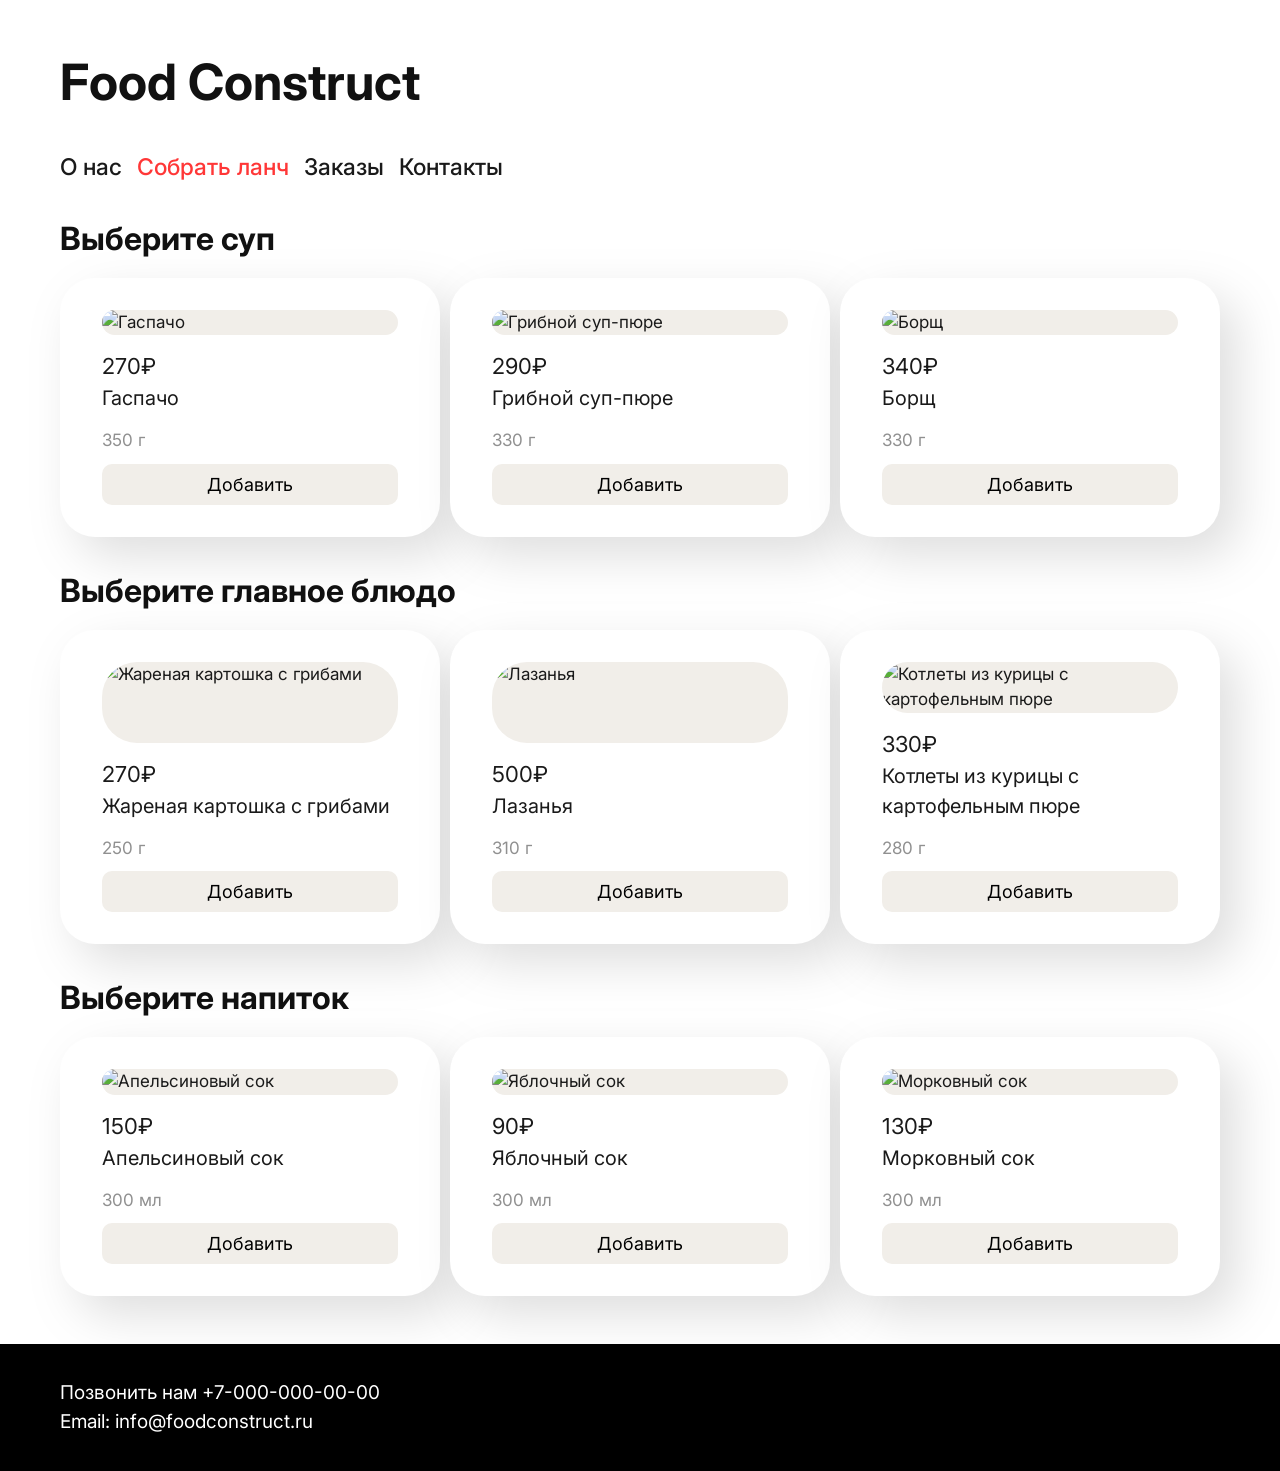
==== lunch.html @ a9617df4 "fix photos" ====
<!DOCTYPE html>
<html lang="ru">

<head>
	<meta charset="UTF-8">
	<meta name="viewport" content="width=device-width, initial-scale=1.0">
	<title>Собрать ланч | Food Construct</title>

	<link rel="preconnect" href="https://fonts.googleapis.com">
	<link rel="preconnect" href="https://fonts.gstatic.com" crossorigin>
	<link href="https://fonts.googleapis.com/css2?family=Inter:ital,opsz,wght@0,14..32,100..900;1,14..32,100..900&display=swap" rel="stylesheet">

	<link rel="stylesheet" href="css/style.css">
	<link rel="stylesheet" href="css/lunch.css">
</head>

<body>

	<header>
		<h1>Food Construct</h1>
		<nav>
			<a href="index.html">О нас</a>
			<a id="active" href="lunch.html">Собрать ланч</a>
			<a href="#">Заказы</a>
			<a href="#footer">Контакты</a>
		</nav>
	</header>

	<main>

		<section>
			<h2>Выберите суп</h2>
			<div>
				<div>
					<img src="https://avatars.mds.yandex.net/get-vertis-journal/4466156/156ad220-86e1-42c5-b3b2-8b8cafa500c3.jpg/1600x1600" alt="Гаспачо">
					<p>270₽</p>
					<p>Гаспачо</p>
					<p>350 г</p>
					<button>Добавить</button>
				</div>
				<div>
					<img src="https://static.1000.menu/img/content/27015/sup-pure-gribnoi-s-syrom_1526349356_1_max.jpg" alt="Грибной суп-пюре">
					<p>290₽</p>
					<p>Грибной суп-пюре</p>
					<p>330 г</p>
					<button>Добавить</button>
				</div>
				<div>
					<img src="https://www.kulina.ru/images/docs/Image/borz(17).jpg" alt="Борщ">
					<p>340₽</p>
					<p>Борщ</p>
					<p>330 г</p>
					<button>Добавить</button>
				</div>
			</div>
		</section>

		<section>
			<h2>Выберите главное блюдо</h2>
			<div>
				<div>
					<img src="https://images.gastronom.ru/0demkWkBpUbrQhIYkQrlUdVt--T2Ek66vsLFOooYfM4/pr:article-cover-image/g:ce/rs:auto:0:0:0/L2Ntcy9hbGwtaW1hZ2VzL2MxOGMwODg0LTIyZDQtNDdiMy1hYzZmLWJjMWM4YTg4MGZjOS5qcGc.webp" alt="Жареная картошка с грибами">
					<p>270₽</p>
					<p>Жареная картошка с грибами</p>
					<p>250 г</p>
					<button>Добавить</button>
				</div>
				<div>
					<img src="https://images.gastronom.ru/41J53s6m5gMazGflBg50ObpUuV4Sckcg2lr9kqiPs1g/pr:content-group-cover-image/g:ce/rs:auto:0:0:0/L2Ntcy9hbGwtaW1hZ2VzL2UwNDVhMjM4LTlmYTctNDZjNi05YmJiLWQyNmQ5MGUzMzE3MC5qcGc.webp" alt="Лазанья">
					<p>500₽</p>
					<p>Лазанья</p>
					<p>310 г</p>
					<button>Добавить</button>
				</div>
				<div>
					<img src="https://dostavka.phali-hinkali.ru/api2/images/IikoProducts2275/04e6bb1193-1_1000x.jpg" alt="Котлеты из курицы с картофельным пюре">
					<p>330₽</p>
					<p>Котлеты из курицы с картофельным пюре</p>
					<p>280 г</p>
					<button>Добавить</button>
				</div>
			</div>
		</section>

		<section>
			<h2>Выберите напиток</h2>
			<div>
				<div>
					<img src="https://nashbarash.ru/upload/593adf3fb37d5.jpg" alt="Апельсиновый сок">
					<p>150₽</p>
					<p>Апельсиновый сок</p>
					<p>300 мл</p>
					<button>Добавить</button>
				</div>
				<div>
					<img src="https://encrypted-tbn0.gstatic.com/images?q=tbn:ANd9GcTg-EnkfT7QeoZi51Rsmd4qv5d1Xaz_YYZpDcS4qvqs0czrgK8UlMa-0ZyT&s=10" alt="Яблочный сок">
					<p>90₽</p>
					<p>Яблочный сок</p>
					<p>300 мл</p>
					<button>Добавить</button>
				</div>
				<div>
					<img src="https://www.osteria.ru/upload/dev2fun.imagecompress/webp/iblock/8f6/yzyzxnea9m0qtyptvr6q3xht9aplvcom/DSC06868.webp" alt="Морковный сок">
					<p>130₽</p>
					<p>Морковный сок</p>
					<p>300 мл</p>
					<button>Добавить</button>
				</div>
			</div>
		</section>

	</main>

	<footer id="footer">
		<p>Позвонить нам <a href="tel:+70000000000">+7-000-000-00-00</a></p>
		<p>Email: <a href="mailto:info@foodconstruct.ru">info@foodconstruct.ru</a></p>
	</footer>

</body>

</html>
---- css/style.css ----
@charset "UTF-8";

* {
	margin: 0;
	padding: 0;
	box-sizing: border-box;
	font-family: "Inter", sans-serif;
}

body {
	display: flex;
	flex-direction: column;
	min-height: 100vh;
	font-size: 17px;
	font-weight: 400;
	color: #1a1a1a;
	line-height: 1.5;
}

/* Header */

header {
	padding: 45px 60px 0 60px;
}

h1 {
	font-size: 50px;
	font-weight: 700;
	color: #111111;
	margin-bottom: 30px;
}

nav {
	display: flex;
	flex-wrap: wrap;
	gap: 15px;
	margin-bottom: 30px;
}

nav a {
	text-decoration: none;
	font-size: 23px;
	font-weight: 500;
	color: #1a1a1a;
}

nav a:hover {
	color: #f60000;
}

#active {
	color: rgb(255, 55, 55);
}

/* Main */

main {
	flex: 1 0 auto;
	padding: 0 60px;
}

h2 {
	font-size: 32px;
	font-weight: 700;
	color: #111111;
	margin-bottom: 15px;
}

/* Footer */

footer {
	flex-shrink: 0;
	background-color: #000000;
	color: #ffffff;
	padding: 35px 60px;
	margin-top: 18px;
}

footer p {
	font-size: 19px;
}

footer a {
	text-decoration: none;
	font-size: 19px;
	color: #ffffff;
}

footer a:hover {
	color: #fcd261;
}

/* Responsive */

@media (max-width: 800px) {
	nav {
		justify-content: space-between;
	}
}

@media (max-width: 600px) {
	header {
		padding: 30px 30px 0 30px;
	}

	h1 {
		font-size: 35px;
		text-align: center;
	}

	nav {
		flex-direction: column;
		align-items: center;
	}

	nav a {
		font-size: 27px;
	}

	main {
		padding: 0 20px;
	}

	footer {
		padding: 25px 30px;
	}
}
---- css/lunch.css ----
@charset "UTF-8";

section {
	margin-bottom: 30px;
}

/* Сетка блюд */

section > div {
	display: grid;
	grid-template-columns: repeat(3, 1fr);
	gap: 10px;
}

/* Карточка блюда */

section > div > div {
	display: flex;
	flex-direction: column;
	padding: 30px 40px;
	border: 2px solid transparent;
	border-radius: 35px;
	background-color: #ffffff;
	filter: drop-shadow(17px 19px 24px rgba(0, 0, 0, 0.13));
}

section > div > div:hover {
	border: 2px solid tomato;
}

section > div > div img {
    height: 100%;
    width: 100%;
	border-radius: 35px;
	background-color: #f1eee9;
}

/* Цена */

section > div > div p:nth-of-type(1) {
	font-size: 22px;
	margin-top: 15px;
}

/* Название */

section > div > div p:nth-of-type(2) {
	font-size: 20px;
}

/* Вес / объем */

section > div > div p:nth-of-type(3) {
	color: #909090;
	margin-top: auto;
	padding-top: 15px;
}

/* Кнопка */

button {
	font-size: 18px;
	border: none;
	background-color: #f1eee9;
	margin-top: 10px;
	padding: 10px 30px;
	border-radius: 10px;
	cursor: pointer;
}

section > div > div:hover button {
	background-color: #ffc9bb;
}

/* Responsive */

@media (max-width: 800px) {
	section > div {
		grid-template-columns: repeat(2, 1fr);
	}
}

@media (max-width: 600px) {
	h2 {
		text-align: center;
	}

	section > div {
		grid-template-columns: 1fr;
	}
}
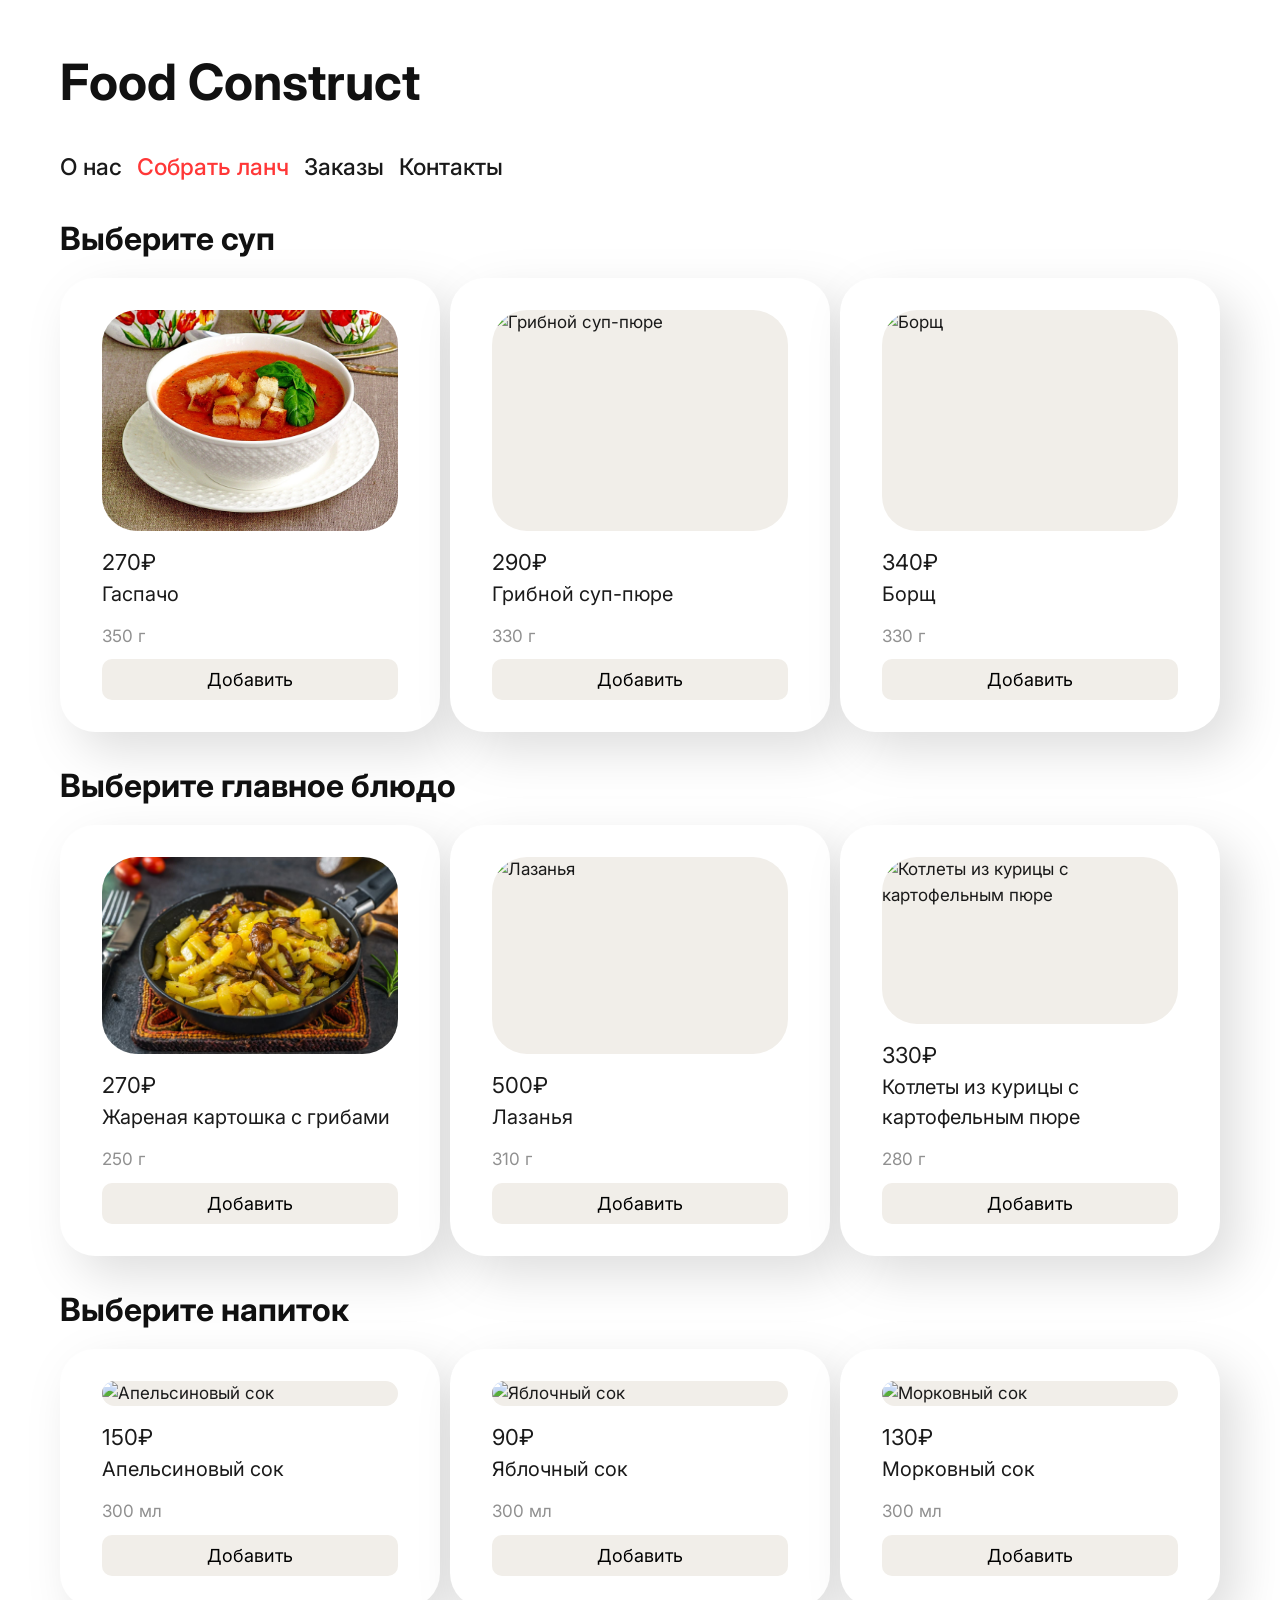
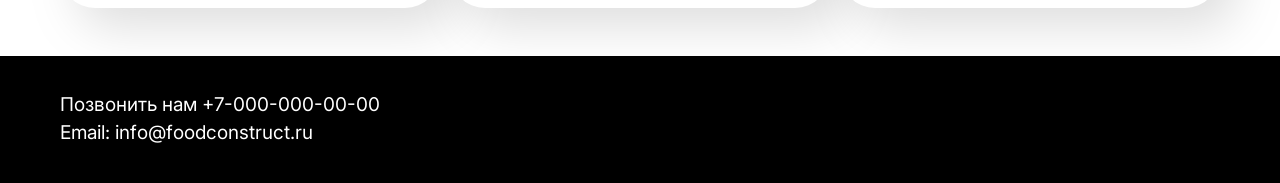
==== commit cff5677d: "fix photos" ====
--- a/lunch.html
+++ b/lunch.html
@@ -32,7 +32,7 @@
 			<h2>Выберите суп</h2>
 			<div>
 				<div>
-					<img src="https://avatars.mds.yandex.net/get-vertis-journal/4466156/156ad220-86e1-42c5-b3b2-8b8cafa500c3.jpg/1600x1600" alt="Гаспачо">
+					<img src="images/gaspacho.jpg" alt="Гаспачо">
 					<p>270₽</p>
 					<p>Гаспачо</p>
 					<p>350 г</p>
@@ -59,7 +59,7 @@
 			<h2>Выберите главное блюдо</h2>
 			<div>
 				<div>
-					<img src="https://images.gastronom.ru/0demkWkBpUbrQhIYkQrlUdVt--T2Ek66vsLFOooYfM4/pr:article-cover-image/g:ce/rs:auto:0:0:0/L2Ntcy9hbGwtaW1hZ2VzL2MxOGMwODg0LTIyZDQtNDdiMy1hYzZmLWJjMWM4YTg4MGZjOS5qcGc.webp" alt="Жареная картошка с грибами">
+					<img src="images/zharenaya-kartoshka-s-opyatami.jpg" alt="Жареная картошка с грибами">
 					<p>270₽</p>
 					<p>Жареная картошка с грибами</p>
 					<p>250 г</p>
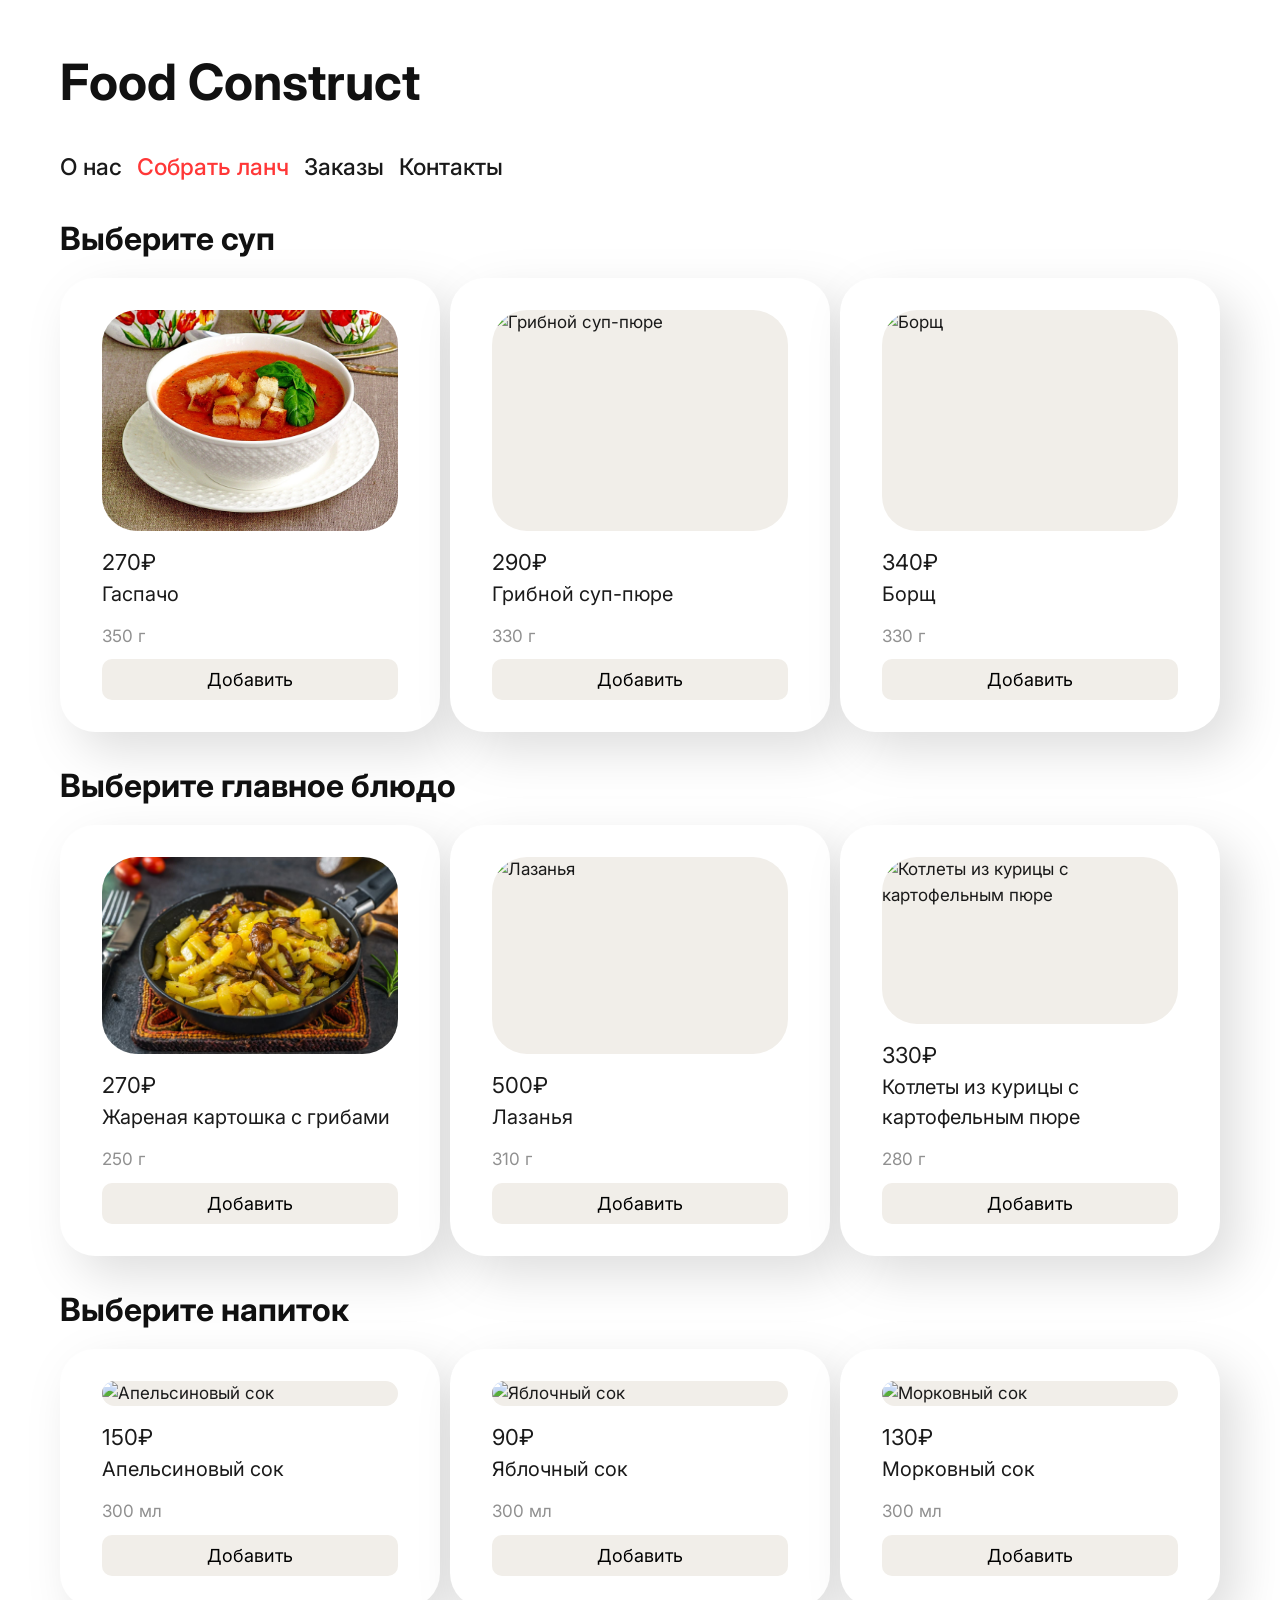
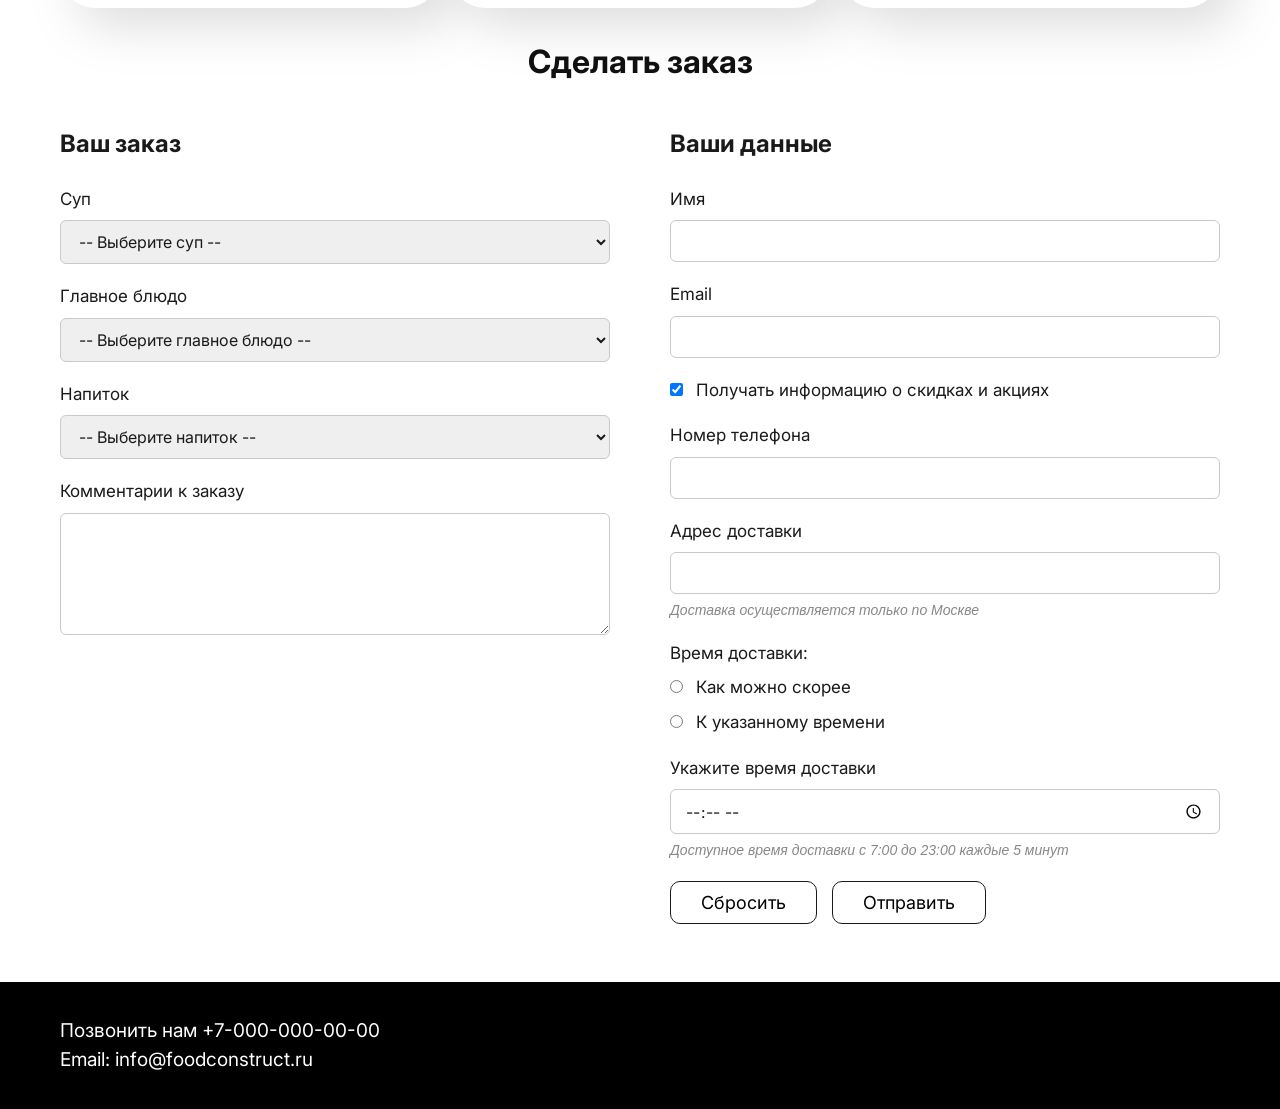
==== commit 9aedc84f: "task 3 forms, http" ====
--- a/lunch.html
+++ b/lunch.html
@@ -109,6 +109,105 @@
 			</div>
 		</section>
 
+		<section id="order">
+			<h2>Сделать заказ</h2>
+			<form action="https://httpbin.org/post" method="post">
+
+				<fieldset>
+					<legend>Ваш заказ</legend>
+
+					<div>
+						<label for="soup">Суп</label>
+						<select id="soup" name="soup" required>
+							<option value="" selected>-- Выберите суп --</option>
+							<option value="gaspacho">Гаспачо</option>
+							<option value="mushroom-soup">Грибной суп-пюре</option>
+							<option value="borsch">Борщ</option>
+						</select>
+					</div>
+
+					<div>
+						<label for="main-dish">Главное блюдо</label>
+						<select id="main-dish" name="main-dish" required>
+							<option value="" selected>-- Выберите главное блюдо --</option>
+							<option value="potato">Жареная картошка с грибами</option>
+							<option value="lasagna">Лазанья</option>
+							<option value="cutlets">Котлеты из курицы с картофельным пюре</option>
+						</select>
+					</div>
+
+					<div>
+						<label for="drink">Напиток</label>
+						<select id="drink" name="drink" required>
+							<option value="" selected>-- Выберите напиток --</option>
+							<option value="orange-juice">Апельсиновый сок</option>
+							<option value="apple-juice">Яблочный сок</option>
+							<option value="carrot-juice">Морковный сок</option>
+						</select>
+					</div>
+
+					<div>
+						<label for="comment">Комментарии к заказу</label>
+						<textarea id="comment" name="comment" rows="5"></textarea>
+					</div>
+				</fieldset>
+
+				<fieldset>
+					<legend>Ваши данные</legend>
+
+					<div>
+						<label for="name">Имя</label>
+						<input type="text" id="name" name="name" required>
+					</div>
+
+					<div>
+						<label for="email">Email</label>
+						<input type="email" id="email" name="email" required>
+					</div>
+
+					<div>
+						<input type="checkbox" id="subscribe" name="subscribe" checked>
+						<label for="subscribe">Получать информацию о скидках и акциях</label>
+					</div>
+
+					<div>
+						<label for="phone">Номер телефона</label>
+						<input type="tel" id="phone" name="phone" required>
+					</div>
+
+					<div>
+						<label for="address">Адрес доставки</label>
+						<input type="text" id="address" name="address" required>
+						<p>Доставка осуществляется только по Москве</p>
+					</div>
+
+					<div>
+						<p>Время доставки:</p>
+						<div>
+							<input type="radio" id="asap" name="delivery-time-type" value="asap" required>
+							<label for="asap">Как можно скорее</label>
+						</div>
+						<div>
+							<input type="radio" id="scheduled" name="delivery-time-type" value="scheduled" required>
+							<label for="scheduled">К указанному времени</label>
+						</div>
+					</div>
+
+					<div>
+						<label for="delivery-time">Укажите время доставки</label>
+						<input type="time" id="delivery-time" name="delivery-time" min="07:00" max="23:00" step="300">
+						<p>Доступное время доставки с 7:00 до 23:00 каждые 5 минут</p>
+					</div>
+
+					<div id="form-buttons">
+						<button type="reset">Сбросить</button>
+						<button type="submit">Отправить</button>
+					</div>
+				</fieldset>
+
+			</form>
+		</section>
+
 	</main>
 
 	<footer id="footer">
--- a/css/lunch.css
+++ b/css/lunch.css
@@ -72,12 +72,132 @@
 	background-color: #ffc9bb;
 }
 
+#order h2 {
+	text-align: center;
+	margin-bottom: 40px;
+}
+
+form {
+	display: grid;
+	grid-template-columns: 1fr 1fr;
+	gap: 60px;
+	margin-bottom: 40px;
+}
+
+fieldset {
+	border: none;
+	padding: 0;
+	margin: 0;
+}
+
+legend {
+	padding: 0;
+	font-size: 24px;
+	font-weight: 700;
+	margin-bottom: 25px;
+}
+
+fieldset > div {
+	margin-bottom: 20px;
+}
+
+fieldset > div:last-child {
+	margin-bottom: 0px;
+}
+
+fieldset > div > div {
+	margin-bottom: 10px;
+}
+
+fieldset > div > div:last-child {
+	margin-bottom: 0;
+}
+
+fieldset label {
+	display: block;
+	margin-bottom: 8px;
+}
+
+fieldset > div > p {
+	margin-bottom: 8px;
+}
+
+select,
+textarea,
+input[type="text"],
+input[type="email"],
+input[type="tel"],
+input[type="time"] {
+	display: block;
+	width: 100%;
+	padding: 10px 14px;
+	border: 1px solid #c9c9c9;
+	border-radius: 6px;
+	font-size: 16px;
+	font-family: inherit;
+	color: #1a1a1a;
+}
+
+textarea {
+	resize: vertical;
+	min-height: 104px;
+	max-height: 204px;
+}
+
+input[type="checkbox"],
+input[type="radio"] {
+	width: auto;
+	cursor: pointer;
+}
+
+input[type="checkbox"] + label,
+input[type="radio"] + label {
+	display: inline;
+	margin-left: 8px;
+	margin-bottom: 0;
+	cursor: pointer;
+}
+
+/* Пояснительные подписи */
+
+input[type="text"] + p,
+input[type="time"] + p {
+	margin-top: 6px;
+	margin-bottom: 0;
+	font-style: italic;
+	color: #888888;
+	font-size: 14px;
+}
+
+/* Кнопки формы */
+
+#form-buttons {
+	display: flex;
+	gap: 15px;
+}
+
+#form-buttons button {
+	background-color: #ffffff;
+	border: 1px solid #1a1a1a;
+	margin-top: 0;
+}
+
+#form-buttons button:hover {
+	background-color: #1a1a1a;
+	color: #ffffff;
+}
+
 /* Responsive */
 
 @media (max-width: 800px) {
 	section > div {
 		grid-template-columns: repeat(2, 1fr);
 	}
+
+	form {
+		grid-template-columns: 1fr;
+		gap: 35px;
+	}
 }
 
 @media (max-width: 600px) {
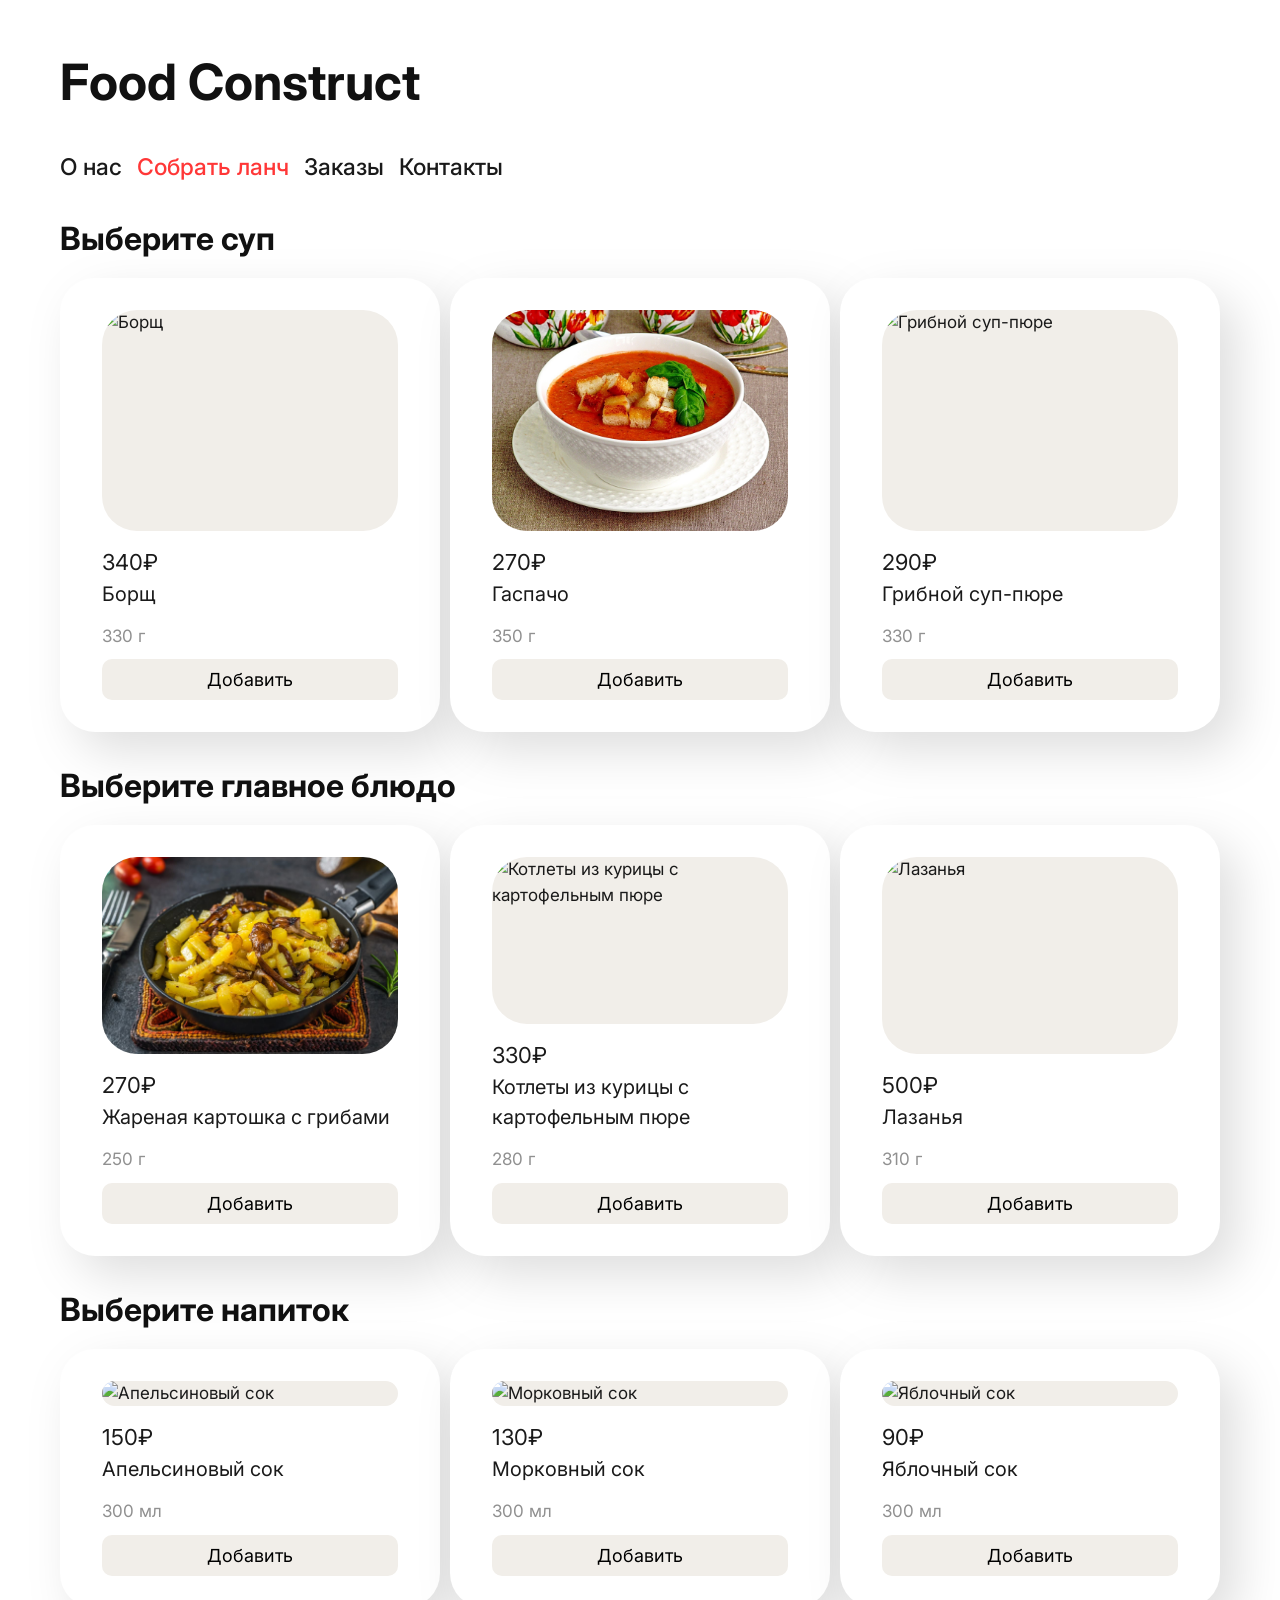
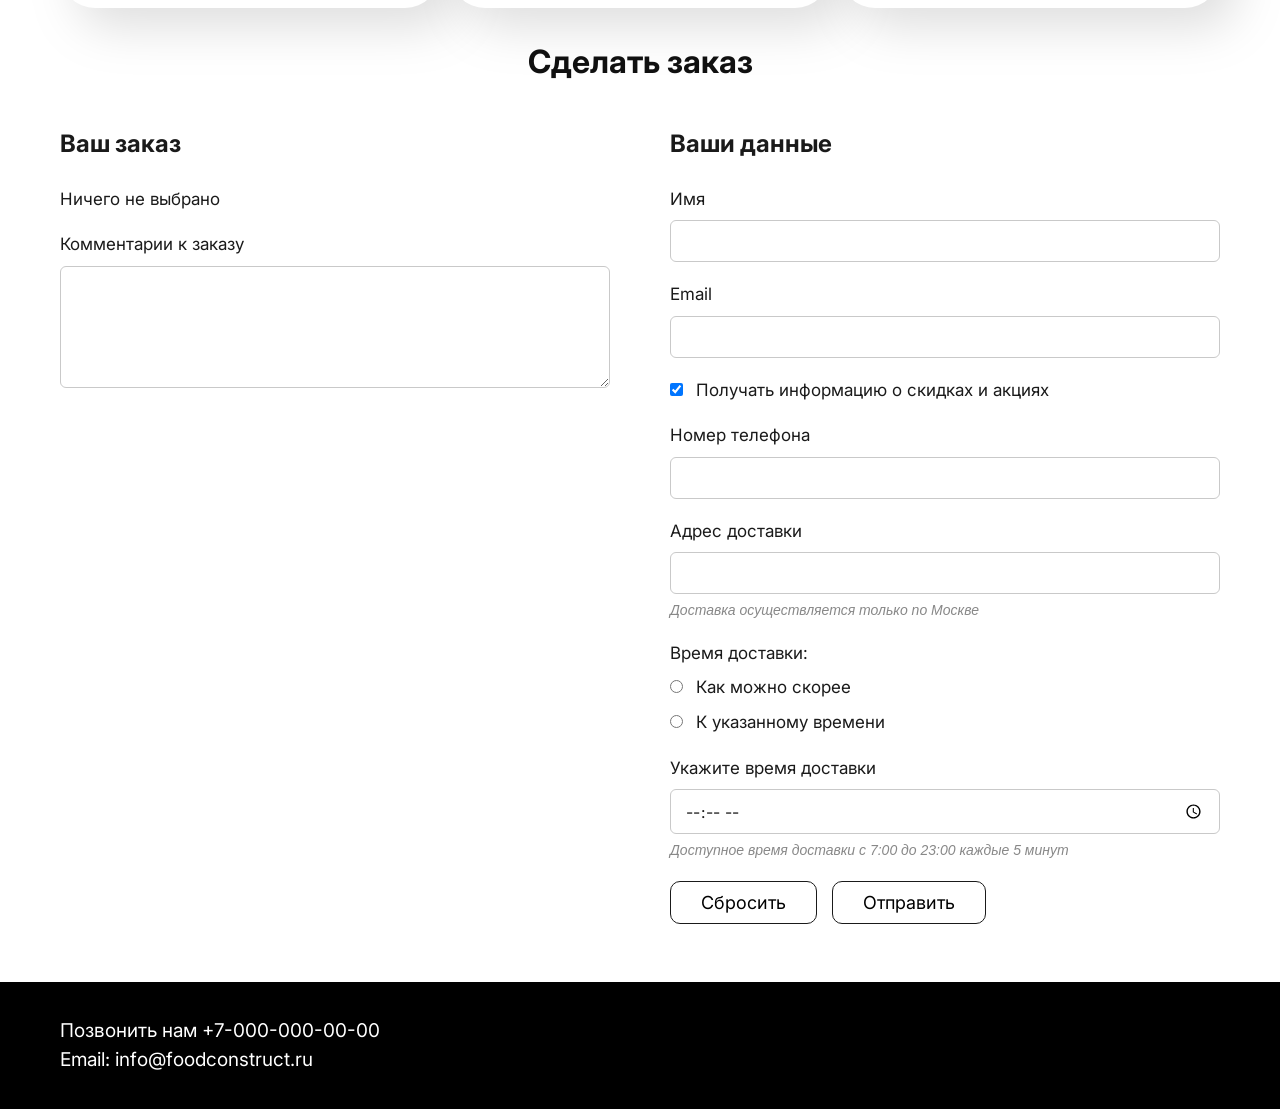
==== commit a4420dac: "task 4 JS display, sort, add to cart" ====
--- a/lunch.html
+++ b/lunch.html
@@ -30,83 +30,17 @@
 
 		<section>
 			<h2>Выберите суп</h2>
-			<div>
-				<div>
-					<img src="images/gaspacho.jpg" alt="Гаспачо">
-					<p>270₽</p>
-					<p>Гаспачо</p>
-					<p>350 г</p>
-					<button>Добавить</button>
-				</div>
-				<div>
-					<img src="https://static.1000.menu/img/content/27015/sup-pure-gribnoi-s-syrom_1526349356_1_max.jpg" alt="Грибной суп-пюре">
-					<p>290₽</p>
-					<p>Грибной суп-пюре</p>
-					<p>330 г</p>
-					<button>Добавить</button>
-				</div>
-				<div>
-					<img src="https://www.kulina.ru/images/docs/Image/borz(17).jpg" alt="Борщ">
-					<p>340₽</p>
-					<p>Борщ</p>
-					<p>330 г</p>
-					<button>Добавить</button>
-				</div>
-			</div>
+			<div data-category="soup"></div>
 		</section>
 
 		<section>
 			<h2>Выберите главное блюдо</h2>
-			<div>
-				<div>
-					<img src="images/zharenaya-kartoshka-s-opyatami.jpg" alt="Жареная картошка с грибами">
-					<p>270₽</p>
-					<p>Жареная картошка с грибами</p>
-					<p>250 г</p>
-					<button>Добавить</button>
-				</div>
-				<div>
-					<img src="https://images.gastronom.ru/41J53s6m5gMazGflBg50ObpUuV4Sckcg2lr9kqiPs1g/pr:content-group-cover-image/g:ce/rs:auto:0:0:0/L2Ntcy9hbGwtaW1hZ2VzL2UwNDVhMjM4LTlmYTctNDZjNi05YmJiLWQyNmQ5MGUzMzE3MC5qcGc.webp" alt="Лазанья">
-					<p>500₽</p>
-					<p>Лазанья</p>
-					<p>310 г</p>
-					<button>Добавить</button>
-				</div>
-				<div>
-					<img src="https://dostavka.phali-hinkali.ru/api2/images/IikoProducts2275/04e6bb1193-1_1000x.jpg" alt="Котлеты из курицы с картофельным пюре">
-					<p>330₽</p>
-					<p>Котлеты из курицы с картофельным пюре</p>
-					<p>280 г</p>
-					<button>Добавить</button>
-				</div>
-			</div>
+			<div data-category="main"></div>
 		</section>
 
 		<section>
 			<h2>Выберите напиток</h2>
-			<div>
-				<div>
-					<img src="https://nashbarash.ru/upload/593adf3fb37d5.jpg" alt="Апельсиновый сок">
-					<p>150₽</p>
-					<p>Апельсиновый сок</p>
-					<p>300 мл</p>
-					<button>Добавить</button>
-				</div>
-				<div>
-					<img src="https://encrypted-tbn0.gstatic.com/images?q=tbn:ANd9GcTg-EnkfT7QeoZi51Rsmd4qv5d1Xaz_YYZpDcS4qvqs0czrgK8UlMa-0ZyT&s=10" alt="Яблочный сок">
-					<p>90₽</p>
-					<p>Яблочный сок</p>
-					<p>300 мл</p>
-					<button>Добавить</button>
-				</div>
-				<div>
-					<img src="https://www.osteria.ru/upload/dev2fun.imagecompress/webp/iblock/8f6/yzyzxnea9m0qtyptvr6q3xht9aplvcom/DSC06868.webp" alt="Морковный сок">
-					<p>130₽</p>
-					<p>Морковный сок</p>
-					<p>300 мл</p>
-					<button>Добавить</button>
-				</div>
-			</div>
+			<div data-category="drink"></div>
 		</section>
 
 		<section id="order">
@@ -116,34 +50,31 @@
 				<fieldset>
 					<legend>Ваш заказ</legend>
 
-					<div>
-						<label for="soup">Суп</label>
-						<select id="soup" name="soup" required>
-							<option value="" selected>-- Выберите суп --</option>
-							<option value="gaspacho">Гаспачо</option>
-							<option value="mushroom-soup">Грибной суп-пюре</option>
-							<option value="borsch">Борщ</option>
-						</select>
+					<div id="nothing-selected">
+						<p>Ничего не выбрано</p>
 					</div>
 
-					<div>
-						<label for="main-dish">Главное блюдо</label>
-						<select id="main-dish" name="main-dish" required>
-							<option value="" selected>-- Выберите главное блюдо --</option>
-							<option value="potato">Жареная картошка с грибами</option>
-							<option value="lasagna">Лазанья</option>
-							<option value="cutlets">Котлеты из курицы с картофельным пюре</option>
-						</select>
+					<div id="order-soup" hidden>
+						<p>Суп</p>
+						<p>Блюдо не выбрано</p>
+						<input type="hidden" name="soup">
 					</div>
 
-					<div>
-						<label for="drink">Напиток</label>
-						<select id="drink" name="drink" required>
-							<option value="" selected>-- Выберите напиток --</option>
-							<option value="orange-juice">Апельсиновый сок</option>
-							<option value="apple-juice">Яблочный сок</option>
-							<option value="carrot-juice">Морковный сок</option>
-						</select>
+					<div id="order-main" hidden>
+						<p>Главное блюдо</p>
+						<p>Блюдо не выбрано</p>
+						<input type="hidden" name="main-dish">
+					</div>
+
+					<div id="order-drink" hidden>
+						<p>Напиток</p>
+						<p>Напиток не выбран</p>
+						<input type="hidden" name="drink">
+					</div>
+
+					<div id="order-total" hidden>
+						<p>Стоимость заказа</p>
+						<p>0₽</p>
 					</div>
 
 					<div>
@@ -215,6 +146,9 @@
 		<p>Email: <a href="mailto:info@foodconstruct.ru">info@foodconstruct.ru</a></p>
 	</footer>
 
+	<script src="js/dishes.js"></script>
+	<script src="js/display.js"></script>
+	<script src="js/order.js"></script>
 </body>
 
-</html>
+</html>
--- a/css/lunch.css
+++ b/css/lunch.css
@@ -21,6 +21,7 @@
 	border: 2px solid transparent;
 	border-radius: 35px;
 	background-color: #ffffff;
+	cursor: pointer;
 	filter: drop-shadow(17px 19px 24px rgba(0, 0, 0, 0.13));
 }
 
@@ -29,8 +30,8 @@
 }
 
 section > div > div img {
-    height: 100%;
-    width: 100%;
+	width: 100%;
+	height: 100%;
 	border-radius: 35px;
 	background-color: #f1eee9;
 }
@@ -69,8 +70,10 @@
 }
 
 section > div > div:hover button {
-	background-color: #ffc9bb;
-}
+	background-color: #ffe0d8;
+}
+
+/* Форма заказа */
 
 #order h2 {
 	text-align: center;
@@ -102,7 +105,7 @@
 }
 
 fieldset > div:last-child {
-	margin-bottom: 0px;
+	margin-bottom: 0;
 }
 
 fieldset > div > div {
@@ -122,7 +125,6 @@
 	margin-bottom: 8px;
 }
 
-select,
 textarea,
 input[type="text"],
 input[type="email"],
@@ -140,8 +142,7 @@
 
 textarea {
 	resize: vertical;
-	min-height: 104px;
-	max-height: 204px;
+	min-height: 110px;
 }
 
 input[type="checkbox"],
@@ -158,7 +159,13 @@
 	cursor: pointer;
 }
 
-/* Пояснительные подписи */
+/* Выбранные блюда в разделе «Ваш заказ» */
+
+[id^="order-"] p:first-child {
+	font-weight: 600;
+}
+
+/* Пояснительные подписи под адресом и временем */
 
 input[type="text"] + p,
 input[type="time"] + p {
@@ -182,11 +189,6 @@
 	margin-top: 0;
 }
 
-#form-buttons button:hover {
-	background-color: #1a1a1a;
-	color: #ffffff;
-}
-
 /* Responsive */
 
 @media (max-width: 800px) {
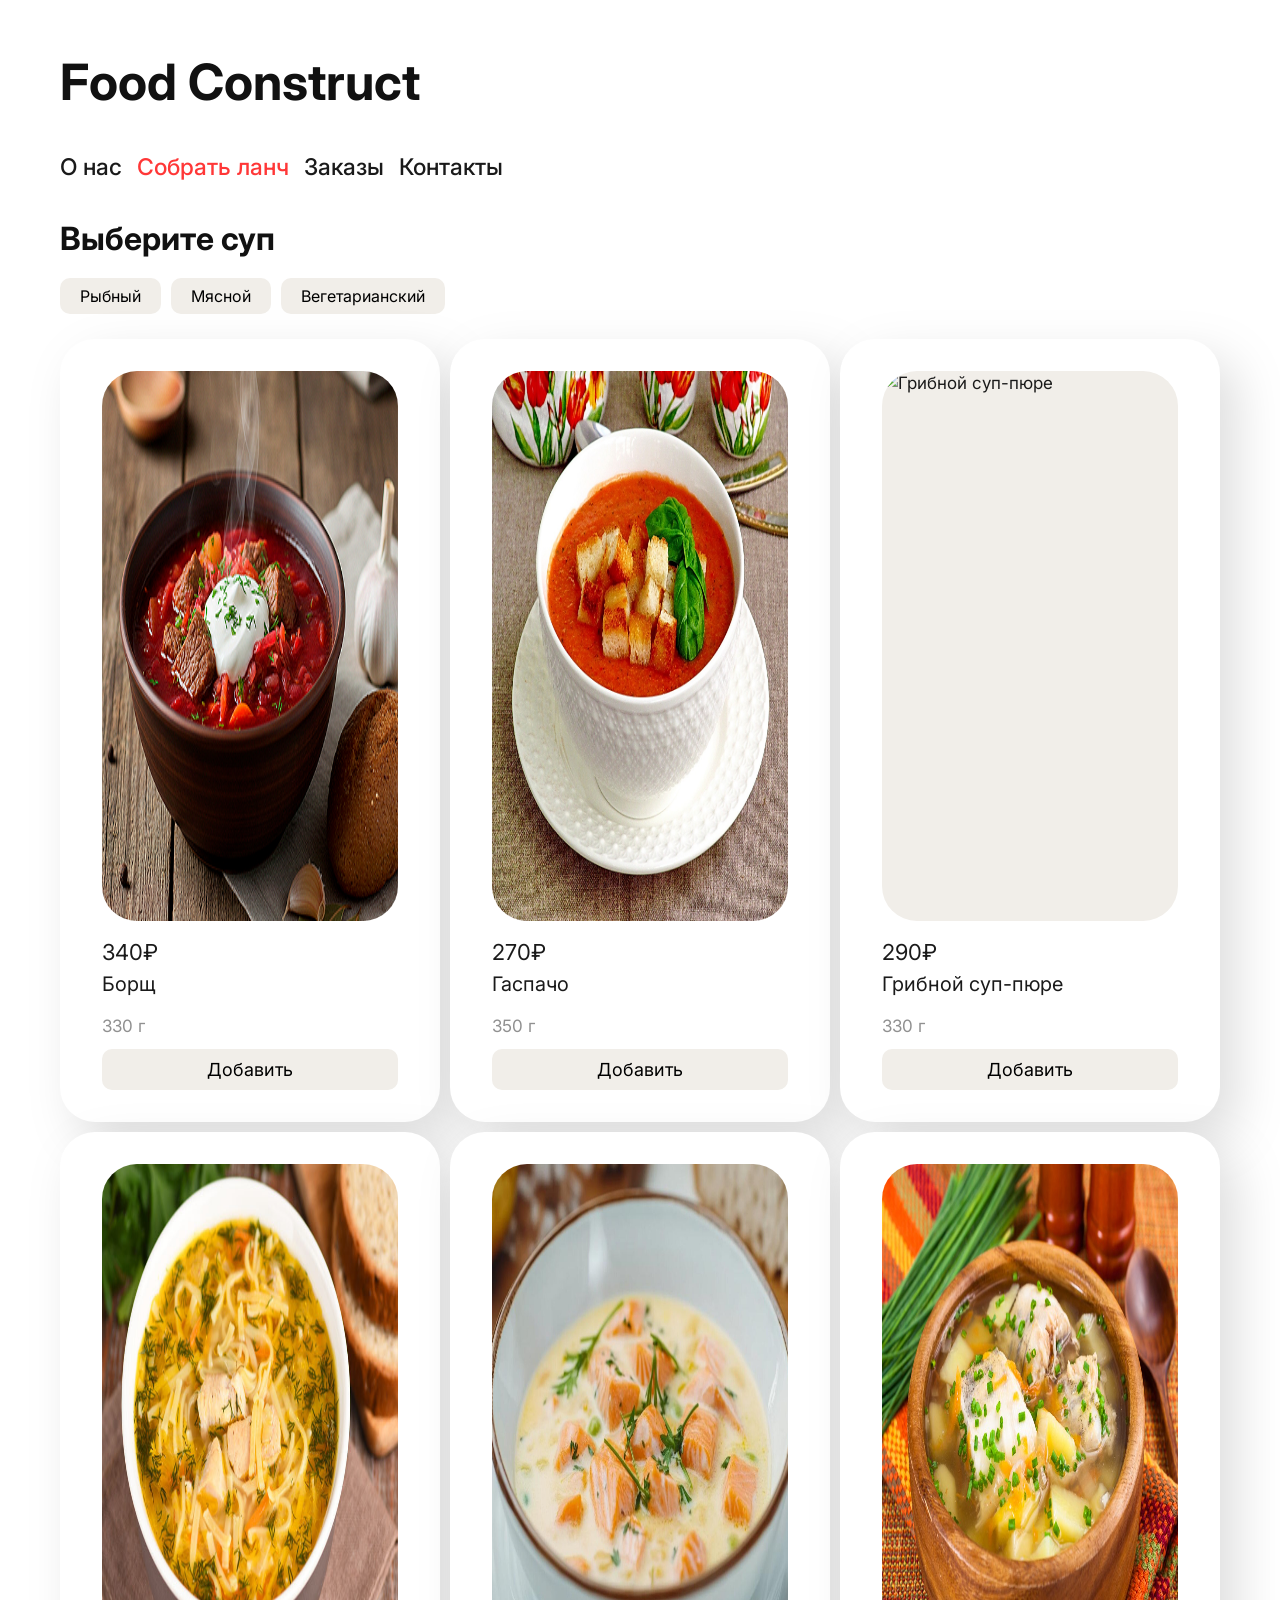
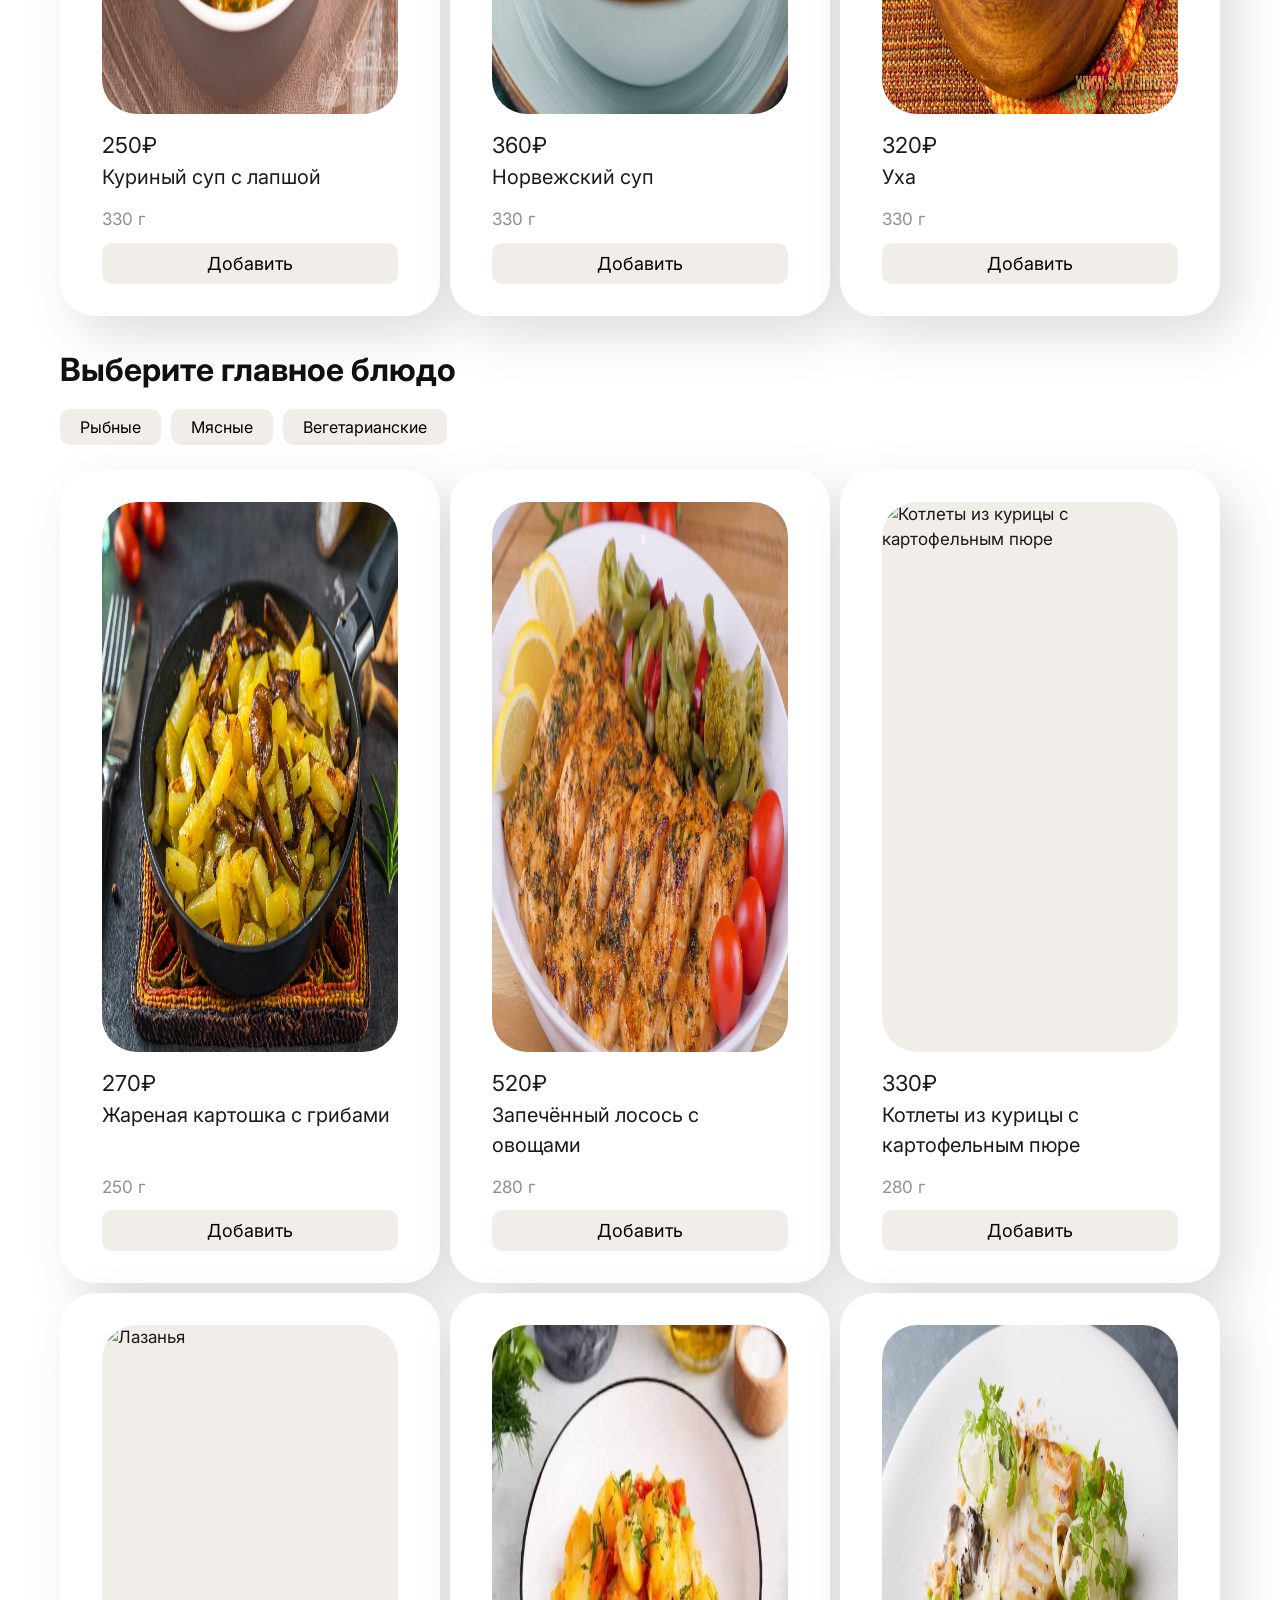
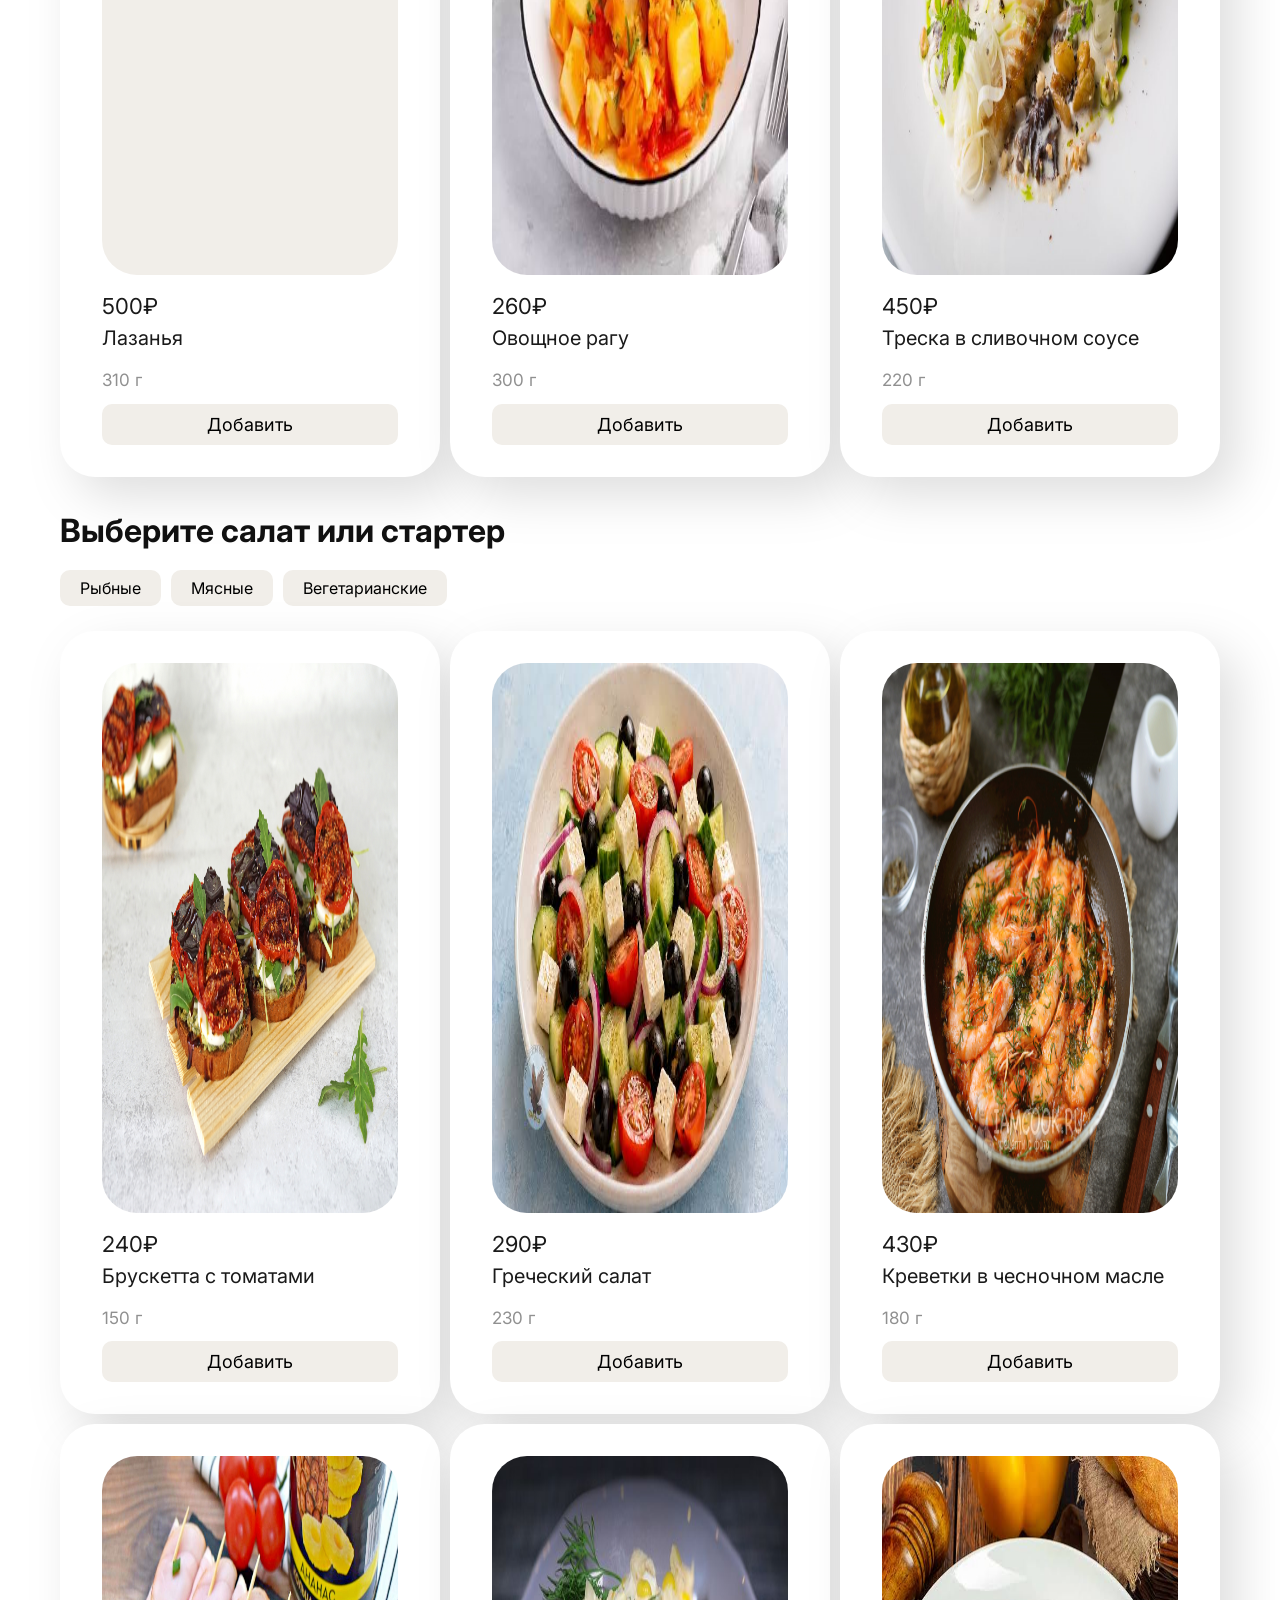
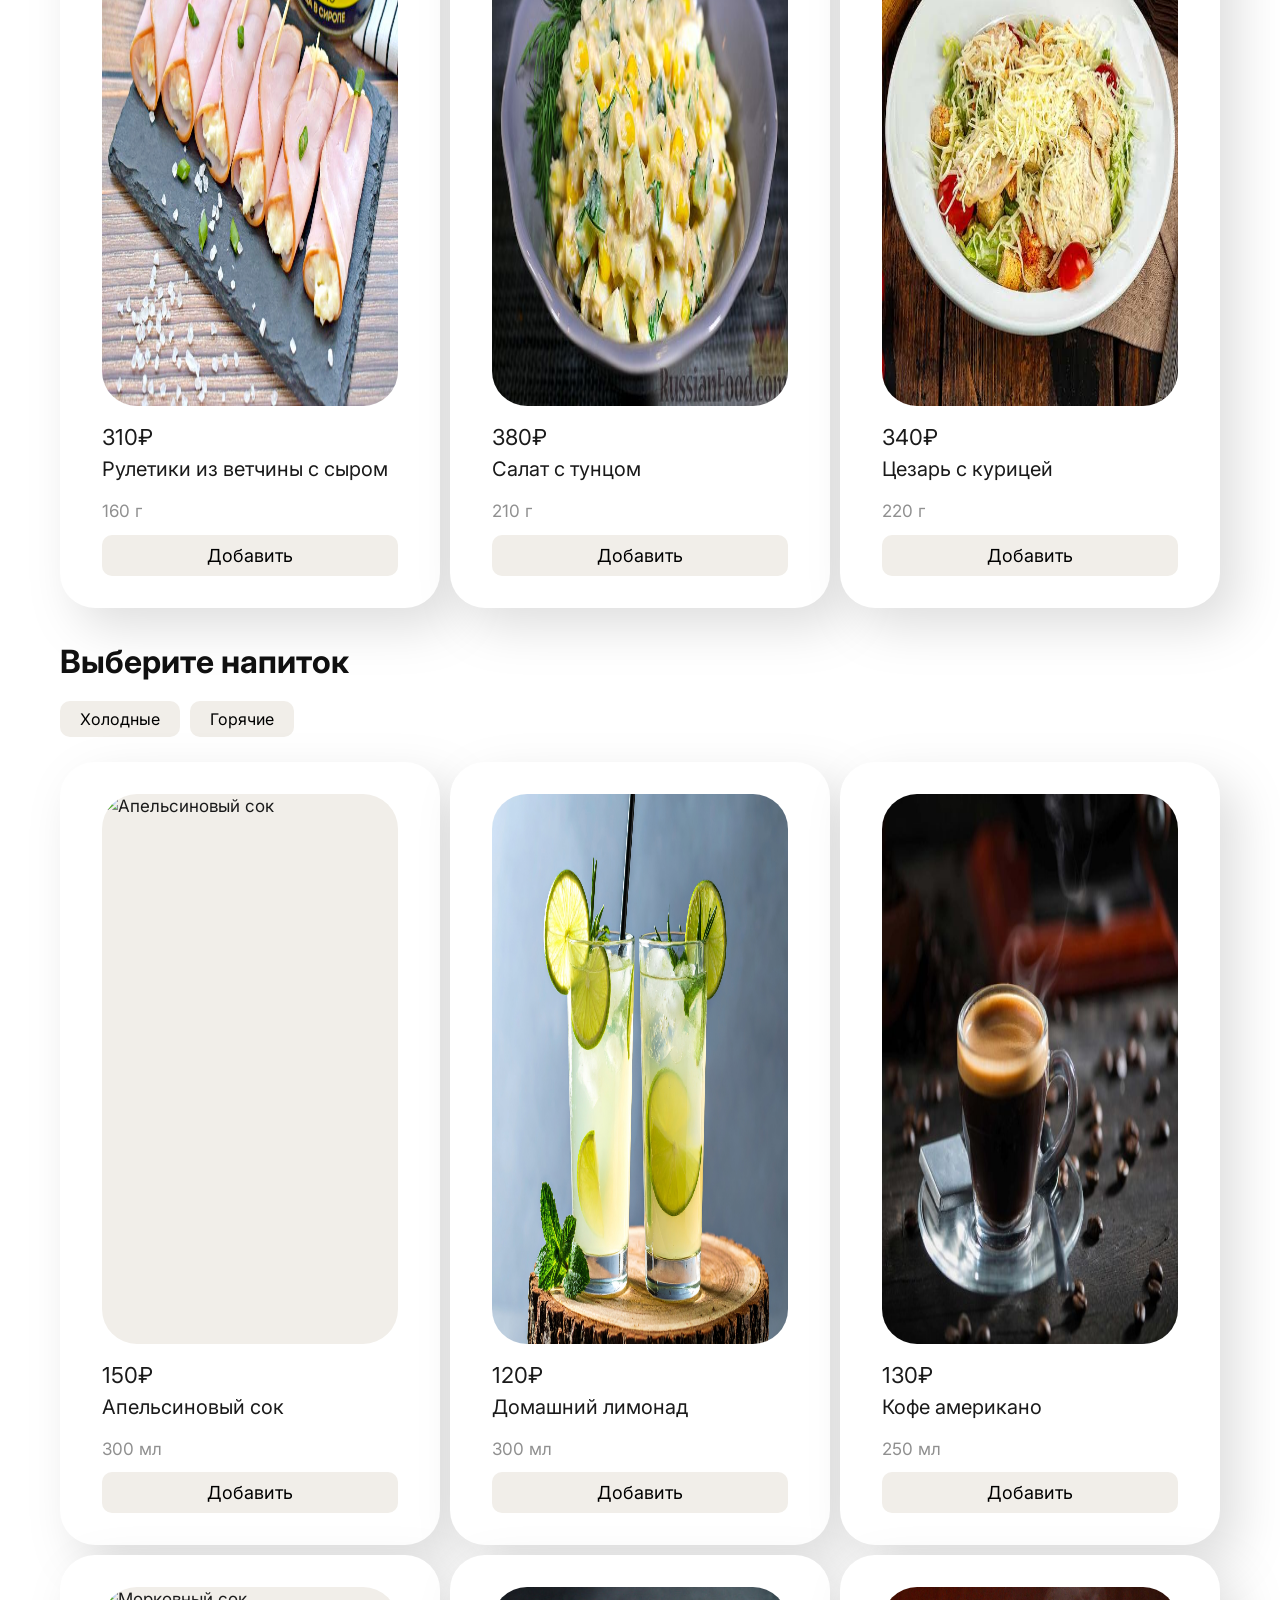
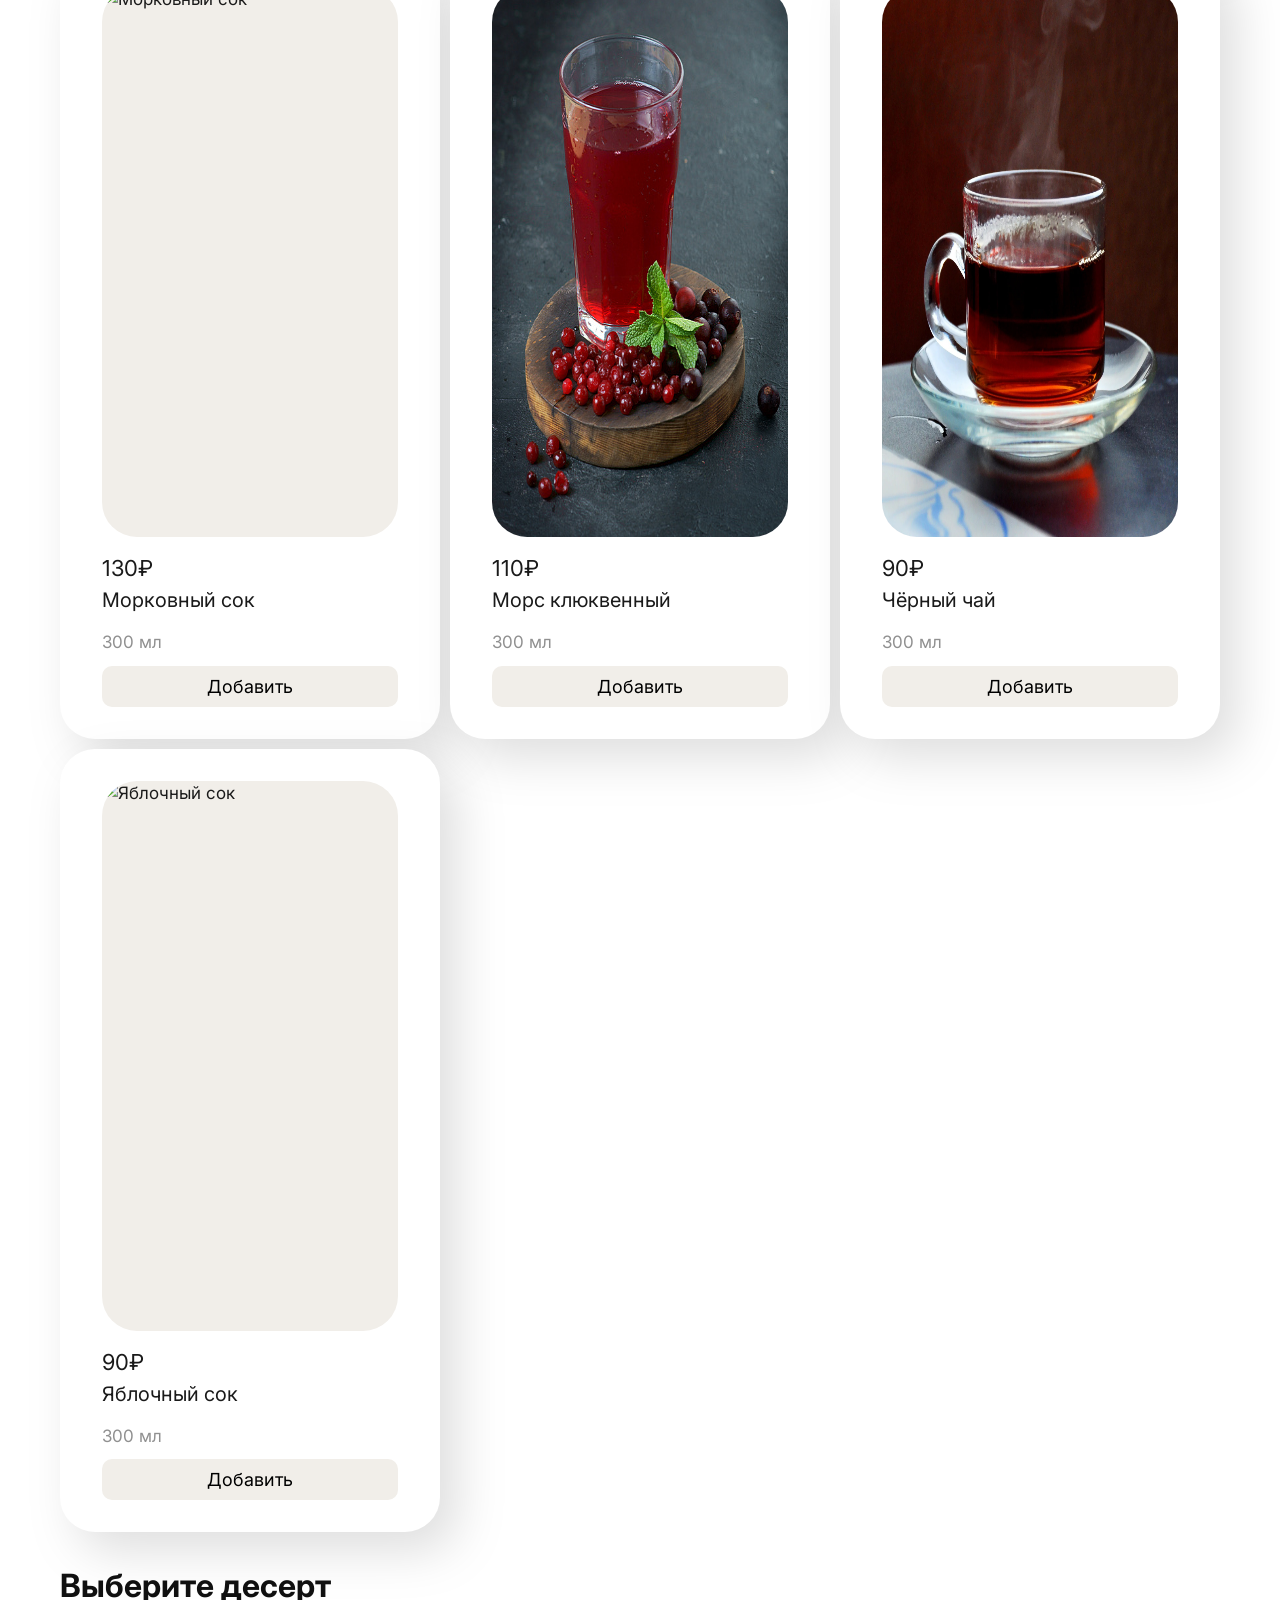
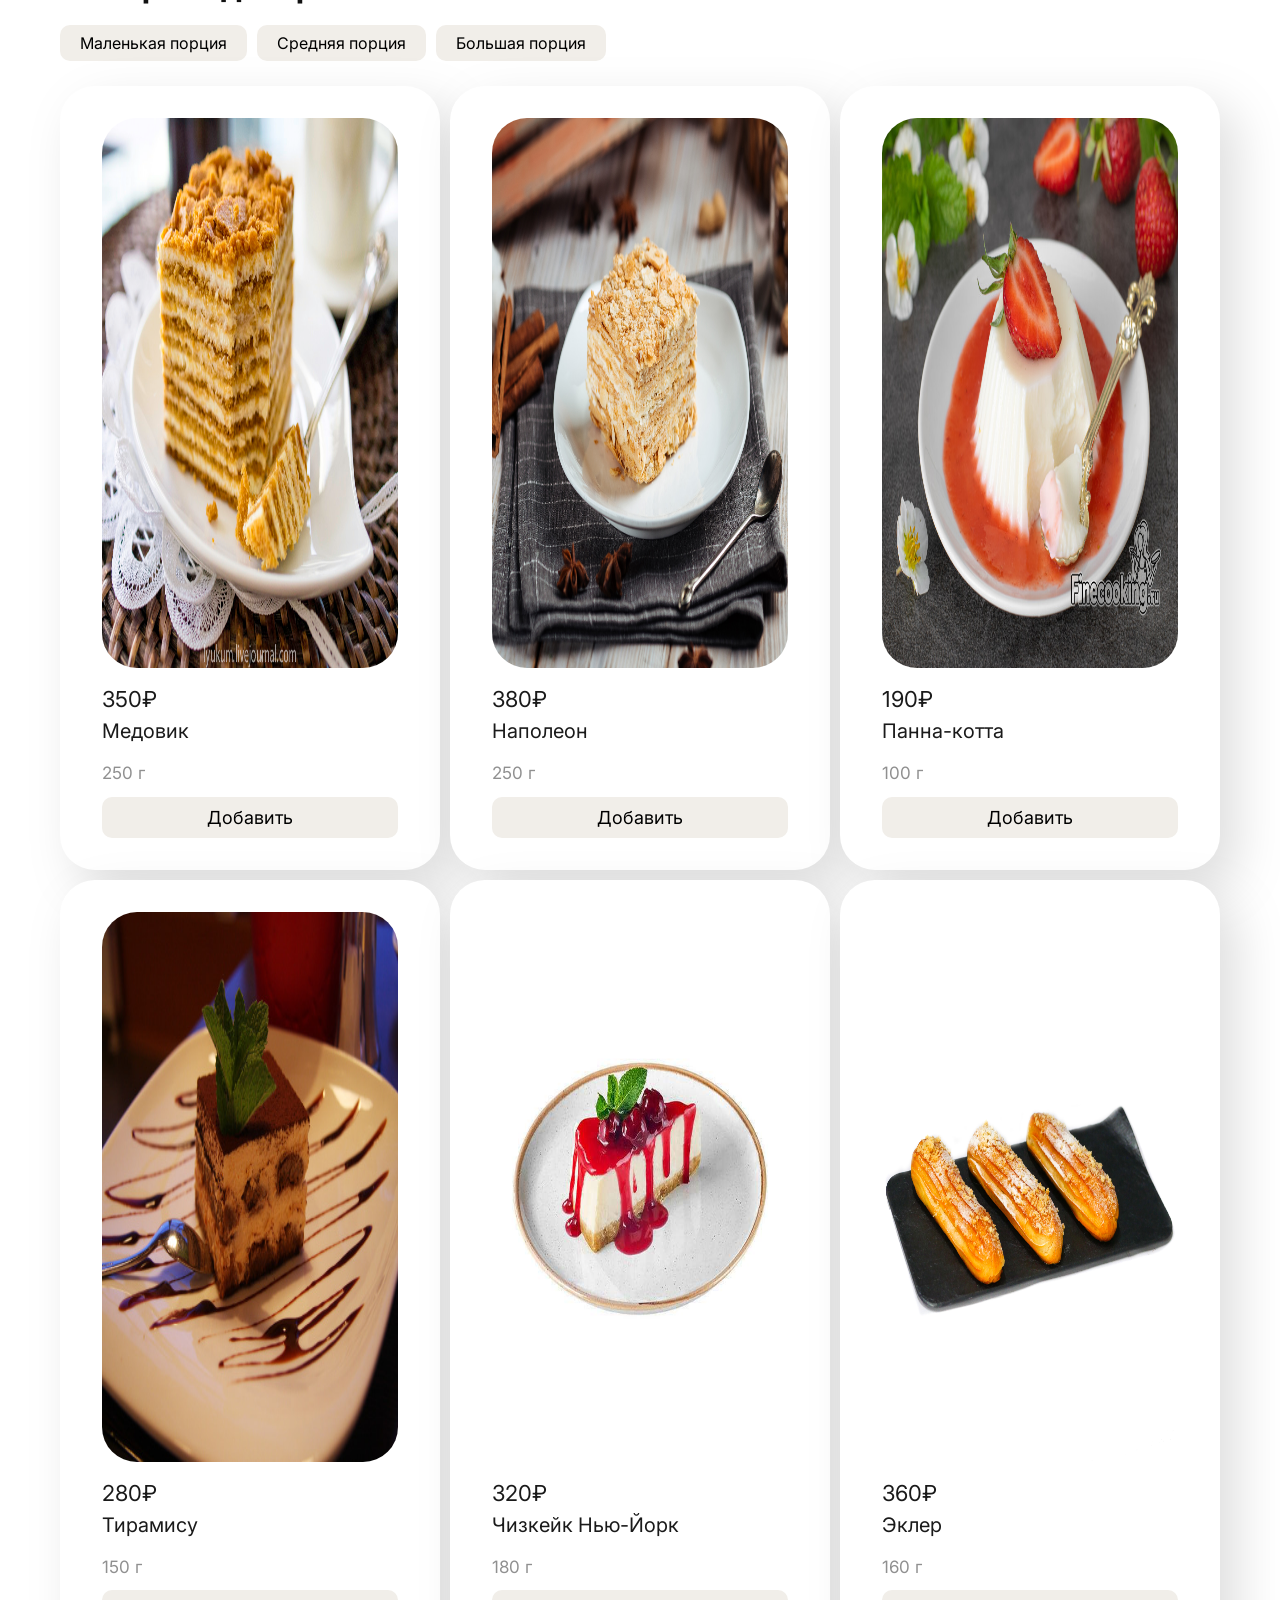
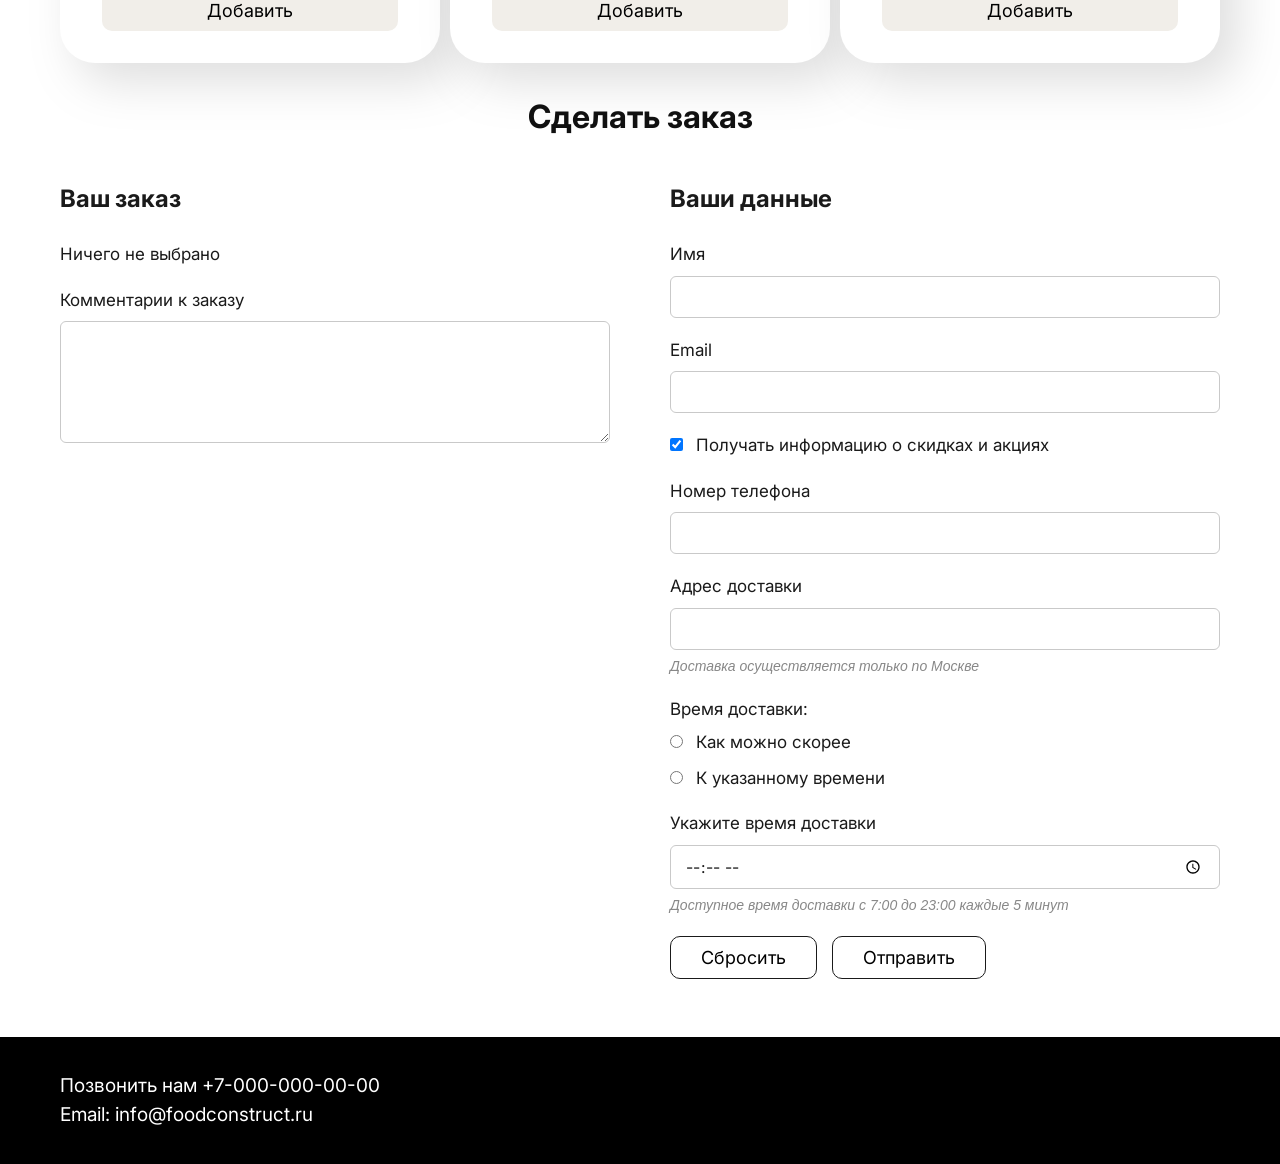
==== commit c06457e2: "Task 5 filters" ====
--- a/lunch.html
+++ b/lunch.html
@@ -30,17 +30,51 @@
 
 		<section>
 			<h2>Выберите суп</h2>
+			<div data-filters="soup">
+				<button type="button" data-kind="fish" aria-pressed="false">Рыбный</button>
+				<button type="button" data-kind="meat" aria-pressed="false">Мясной</button>
+				<button type="button" data-kind="veg" aria-pressed="false">Вегетарианский</button>
+			</div>
 			<div data-category="soup"></div>
 		</section>
 
 		<section>
 			<h2>Выберите главное блюдо</h2>
+			<div data-filters="main">
+				<button type="button" data-kind="fish" aria-pressed="false">Рыбные</button>
+				<button type="button" data-kind="meat" aria-pressed="false">Мясные</button>
+				<button type="button" data-kind="veg" aria-pressed="false">Вегетарианские</button>
+			</div>
 			<div data-category="main"></div>
 		</section>
 
 		<section>
+			<h2>Выберите салат или стартер</h2>
+			<div data-filters="salad">
+				<button type="button" data-kind="fish" aria-pressed="false">Рыбные</button>
+				<button type="button" data-kind="meat" aria-pressed="false">Мясные</button>
+				<button type="button" data-kind="veg" aria-pressed="false">Вегетарианские</button>
+			</div>
+			<div data-category="salad"></div>
+		</section>
+
+		<section>
 			<h2>Выберите напиток</h2>
+			<div data-filters="drink">
+				<button type="button" data-kind="cold" aria-pressed="false">Холодные</button>
+				<button type="button" data-kind="hot" aria-pressed="false">Горячие</button>
+			</div>
 			<div data-category="drink"></div>
+		</section>
+
+		<section>
+			<h2>Выберите десерт</h2>
+			<div data-filters="dessert">
+				<button type="button" data-kind="small" aria-pressed="false">Маленькая порция</button>
+				<button type="button" data-kind="medium" aria-pressed="false">Средняя порция</button>
+				<button type="button" data-kind="large" aria-pressed="false">Большая порция</button>
+			</div>
+			<div data-category="dessert"></div>
 		</section>
 
 		<section id="order">
@@ -66,10 +100,22 @@
 						<input type="hidden" name="main-dish">
 					</div>
 
+					<div id="order-salad" hidden>
+						<p>Салат или стартер</p>
+						<p>Салат или стартер не выбран</p>
+						<input type="hidden" name="salad">
+					</div>
+
 					<div id="order-drink" hidden>
 						<p>Напиток</p>
 						<p>Напиток не выбран</p>
 						<input type="hidden" name="drink">
+					</div>
+
+					<div id="order-dessert" hidden>
+						<p>Десерт</p>
+						<p>Десерт не выбран</p>
+						<input type="hidden" name="dessert">
 					</div>
 
 					<div id="order-total" hidden>
@@ -148,6 +194,7 @@
 
 	<script src="js/dishes.js"></script>
 	<script src="js/display.js"></script>
+	<script src="js/filters.js"></script>
 	<script src="js/order.js"></script>
 </body>
 
--- a/css/lunch.css
+++ b/css/lunch.css
@@ -6,7 +6,7 @@
 
 /* Сетка блюд */
 
-section > div {
+[data-category] {
 	display: grid;
 	grid-template-columns: repeat(3, 1fr);
 	gap: 10px;
@@ -14,7 +14,7 @@
 
 /* Карточка блюда */
 
-section > div > div {
+[data-category] > div {
 	display: flex;
 	flex-direction: column;
 	padding: 30px 40px;
@@ -25,33 +25,33 @@
 	filter: drop-shadow(17px 19px 24px rgba(0, 0, 0, 0.13));
 }
 
-section > div > div:hover {
+[data-category] > div:hover {
 	border: 2px solid tomato;
 }
 
-section > div > div img {
+[data-category] > div img {
 	width: 100%;
-	height: 100%;
+	height: 550px;
 	border-radius: 35px;
 	background-color: #f1eee9;
 }
 
 /* Цена */
 
-section > div > div p:nth-of-type(1) {
+[data-category] > div p:nth-of-type(1) {
 	font-size: 22px;
 	margin-top: 15px;
 }
 
 /* Название */
 
-section > div > div p:nth-of-type(2) {
+[data-category] > div p:nth-of-type(2) {
 	font-size: 20px;
 }
 
 /* Вес / объем */
 
-section > div > div p:nth-of-type(3) {
+[data-category] > div p:nth-of-type(3) {
 	color: #909090;
 	margin-top: auto;
 	padding-top: 15px;
@@ -69,8 +69,32 @@
 	cursor: pointer;
 }
 
-section > div > div:hover button {
+[data-category] > div:hover button {
 	background-color: #ffe0d8;
+}
+
+/* Фильтры */
+
+[data-filters] {
+	display: flex;
+	flex-wrap: wrap;
+	gap: 10px;
+	margin-bottom: 25px;
+}
+
+[data-filters] button {
+	margin-top: 0;
+	padding: 8px 20px;
+	font-size: 16px;
+}
+
+[data-filters] button:hover {
+	background-color: #ffe0d8;
+}
+
+[data-filters] button[aria-pressed="true"] {
+	background-color: tomato;
+	color: #ffffff;
 }
 
 /* Форма заказа */
@@ -192,7 +216,7 @@
 /* Responsive */
 
 @media (max-width: 800px) {
-	section > div {
+	[data-category] {
 		grid-template-columns: repeat(2, 1fr);
 	}
 
@@ -207,7 +231,7 @@
 		text-align: center;
 	}
 
-	section > div {
+	[data-category] {
 		grid-template-columns: 1fr;
 	}
 }
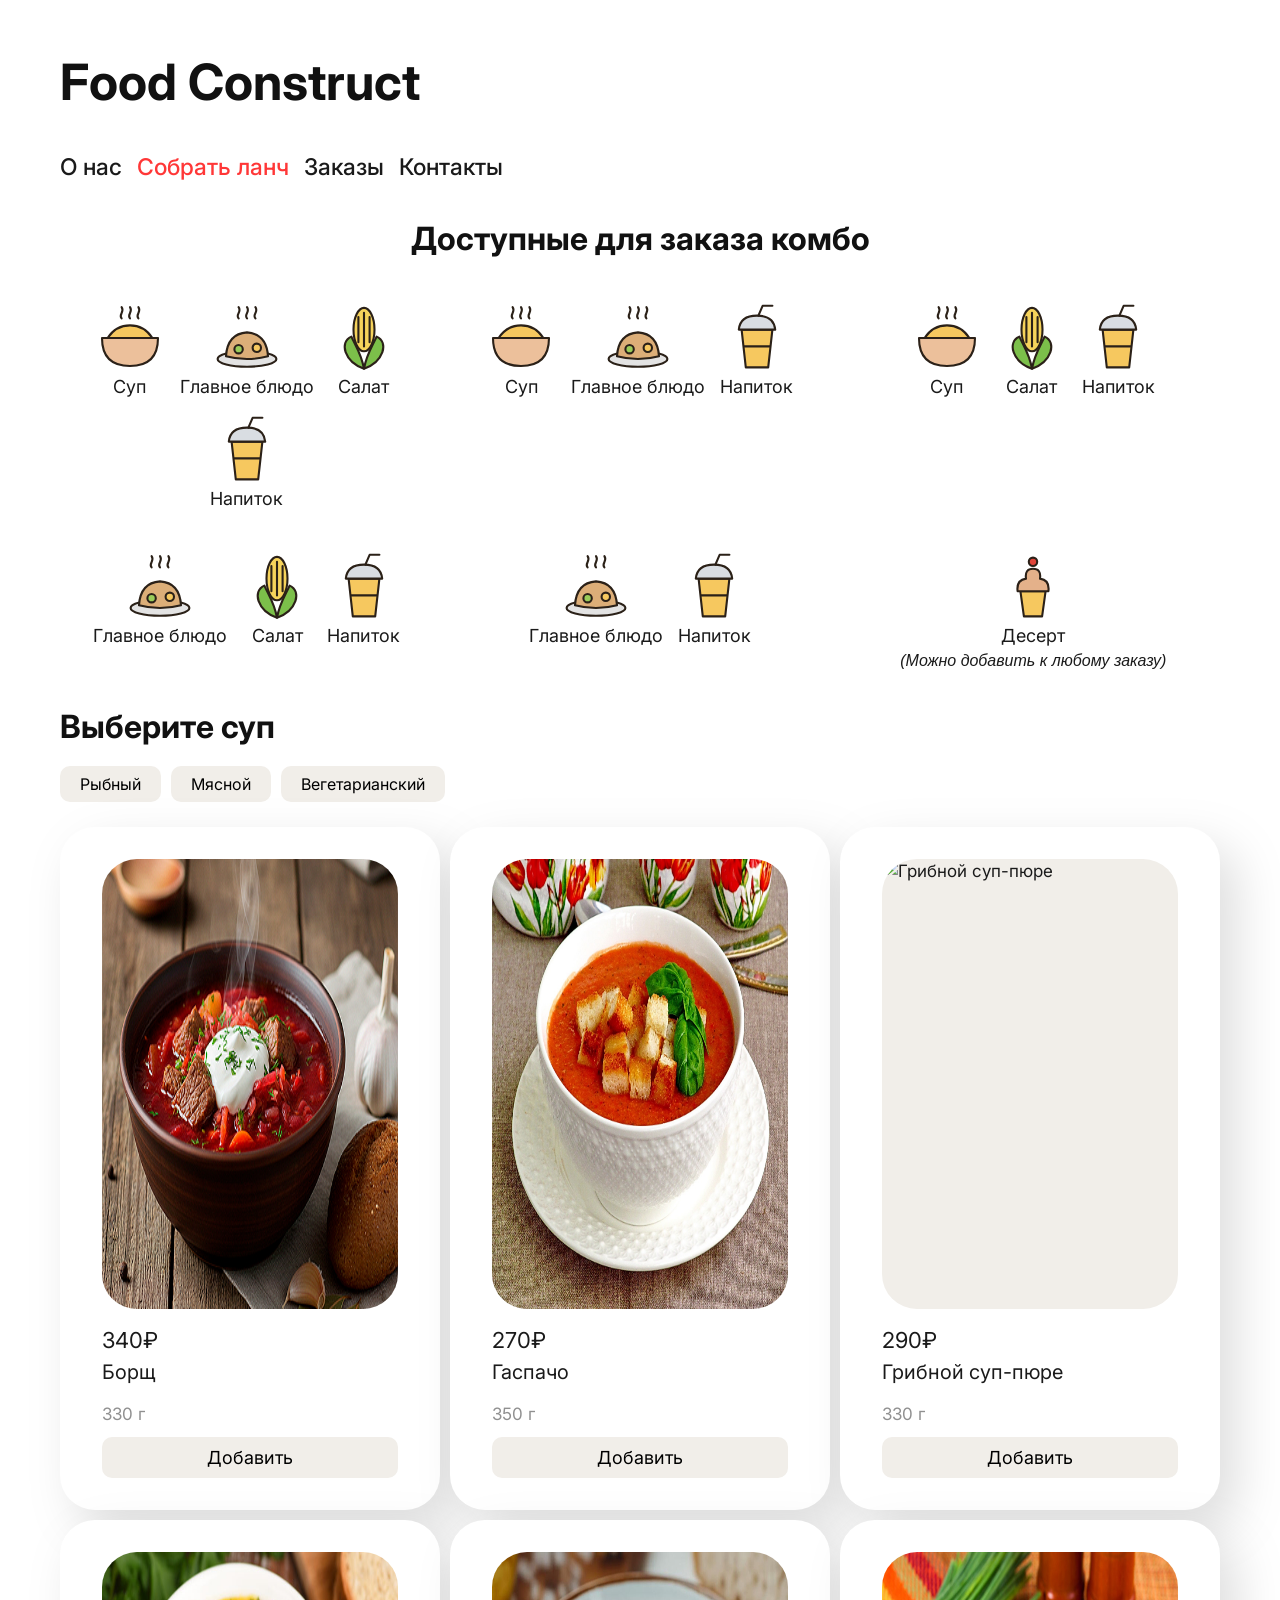
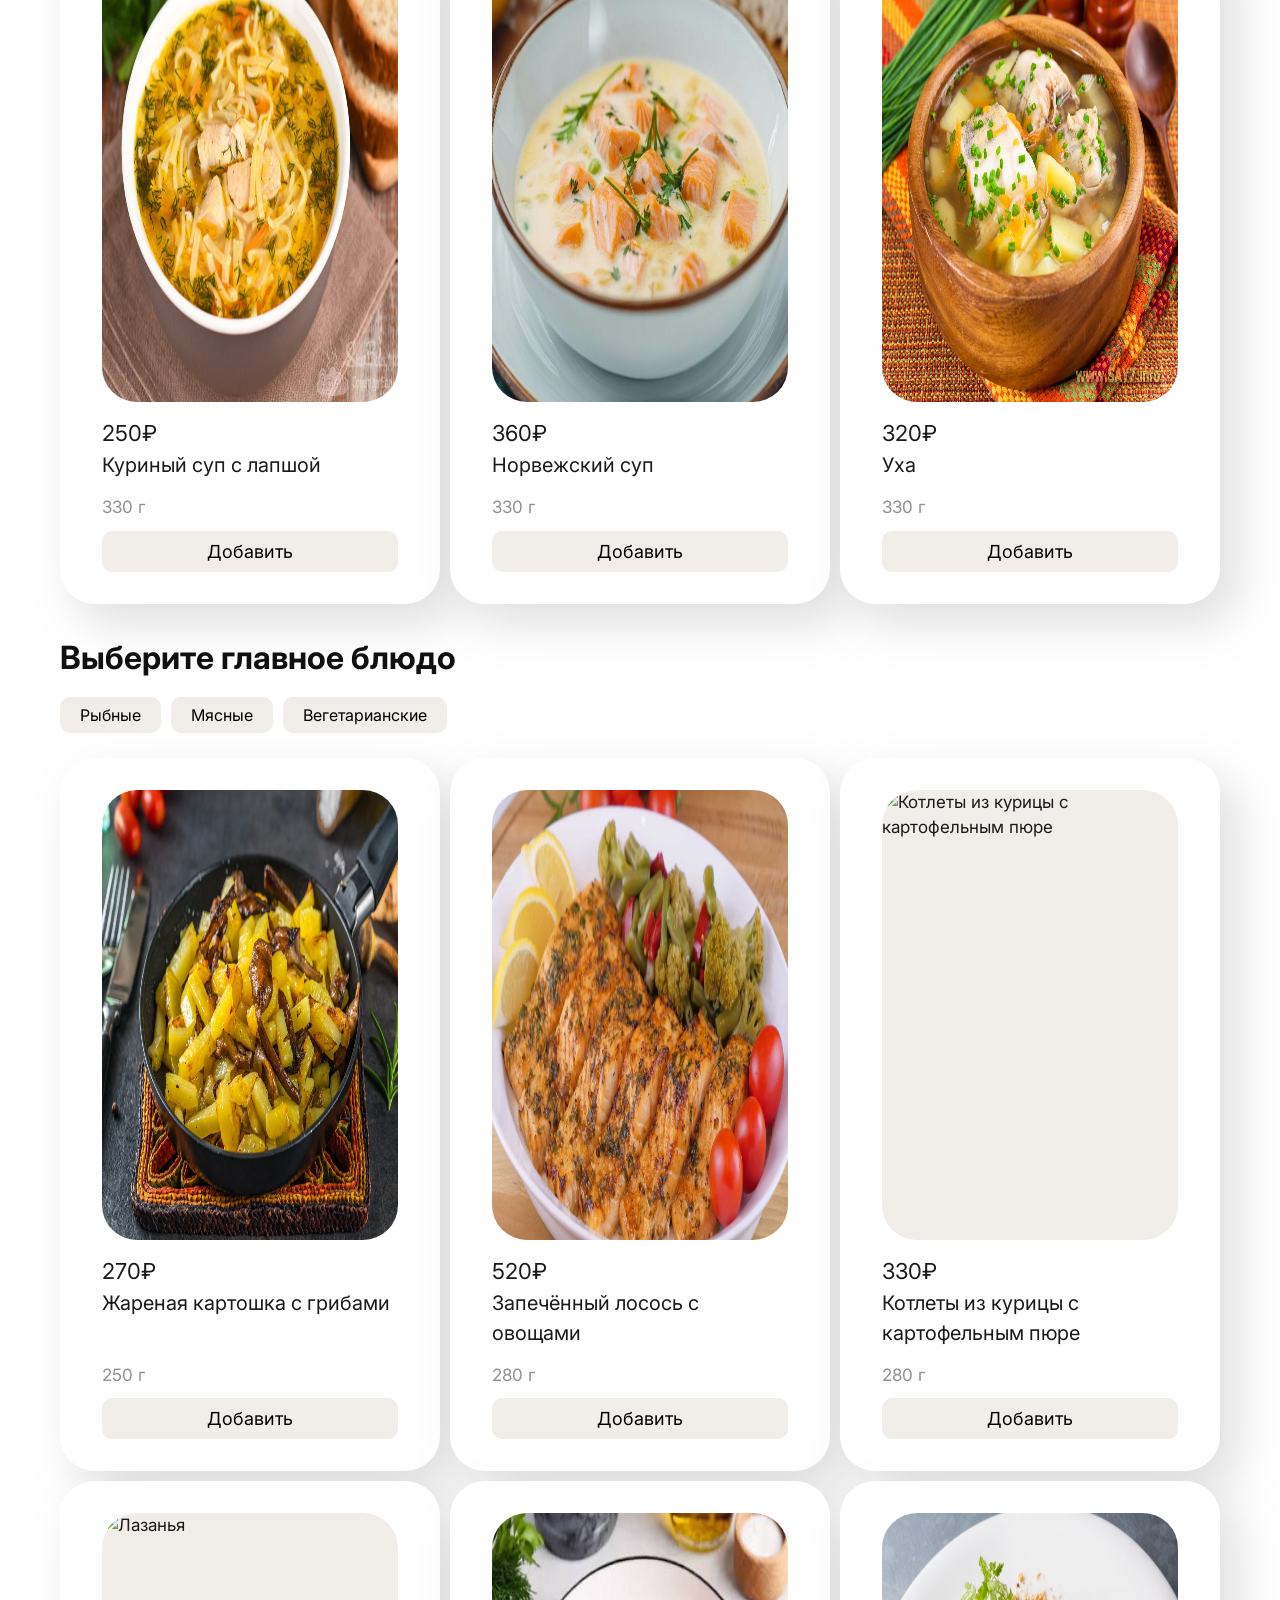
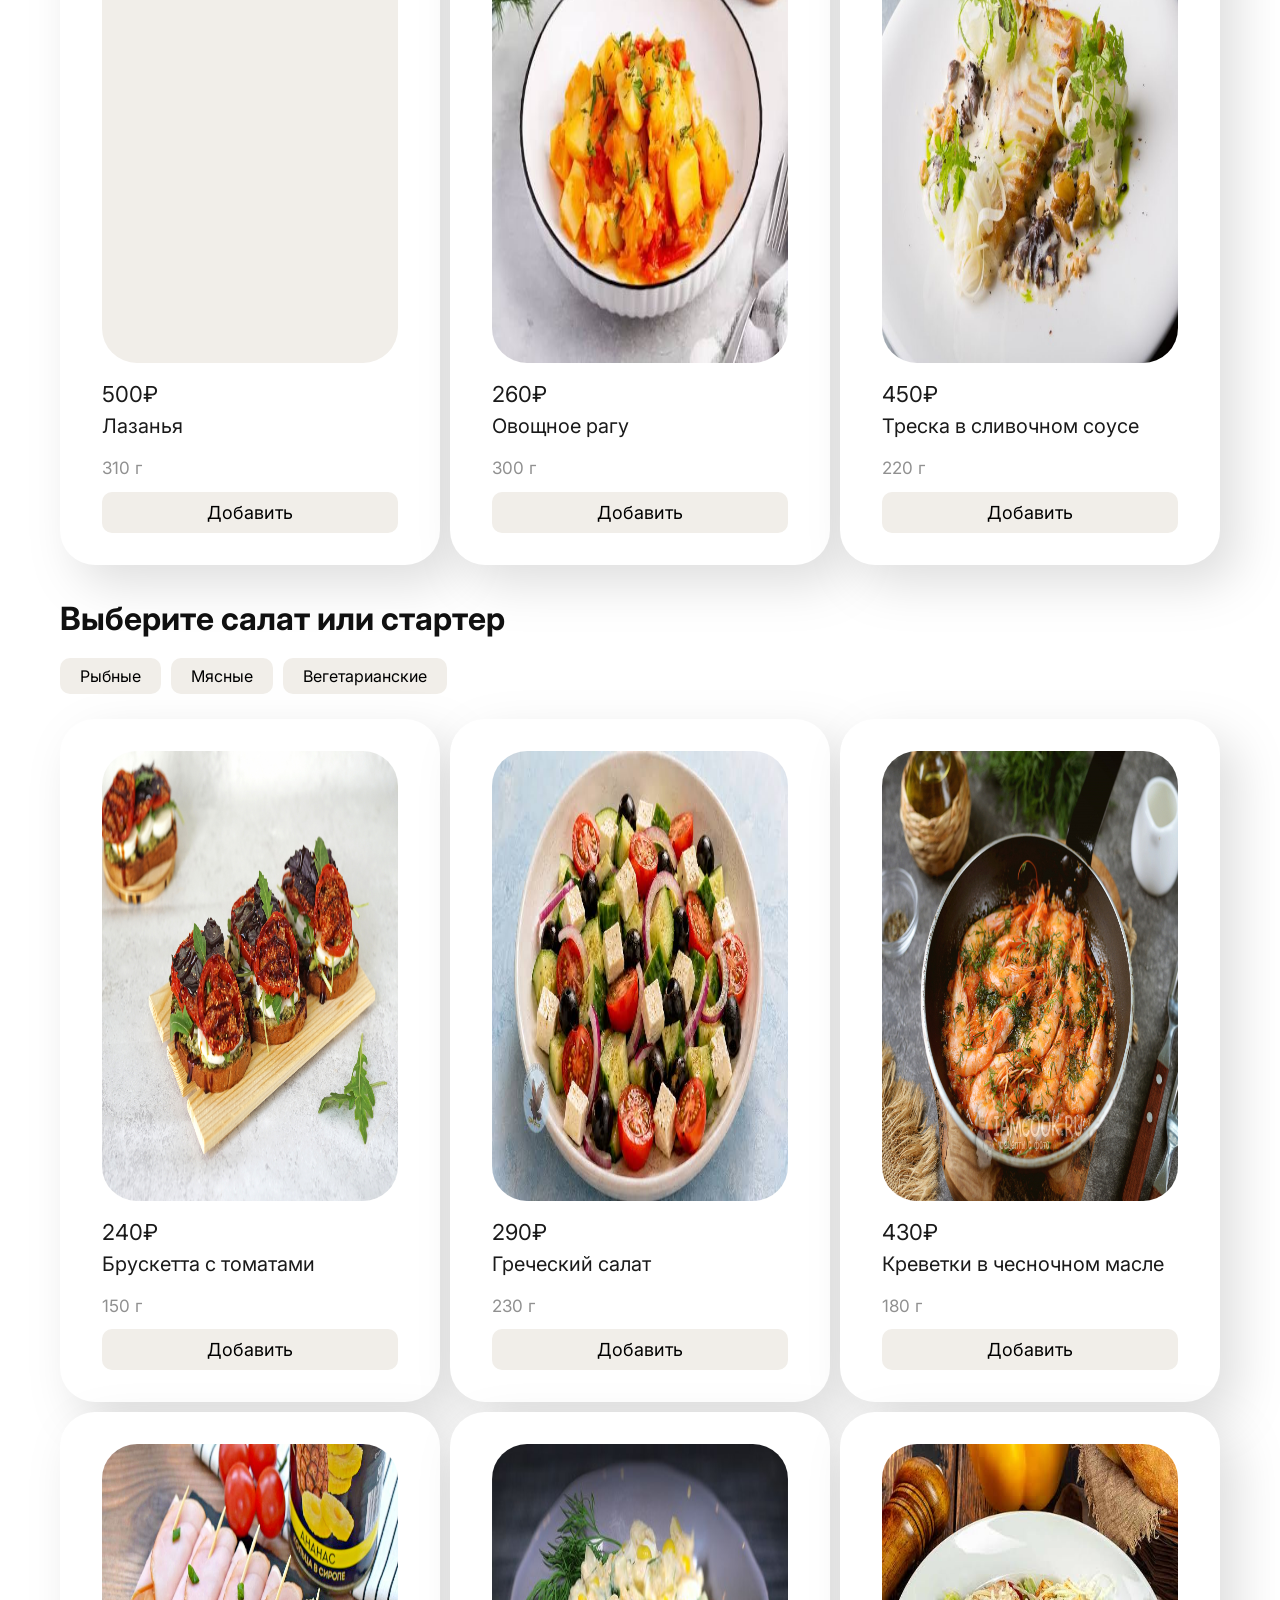
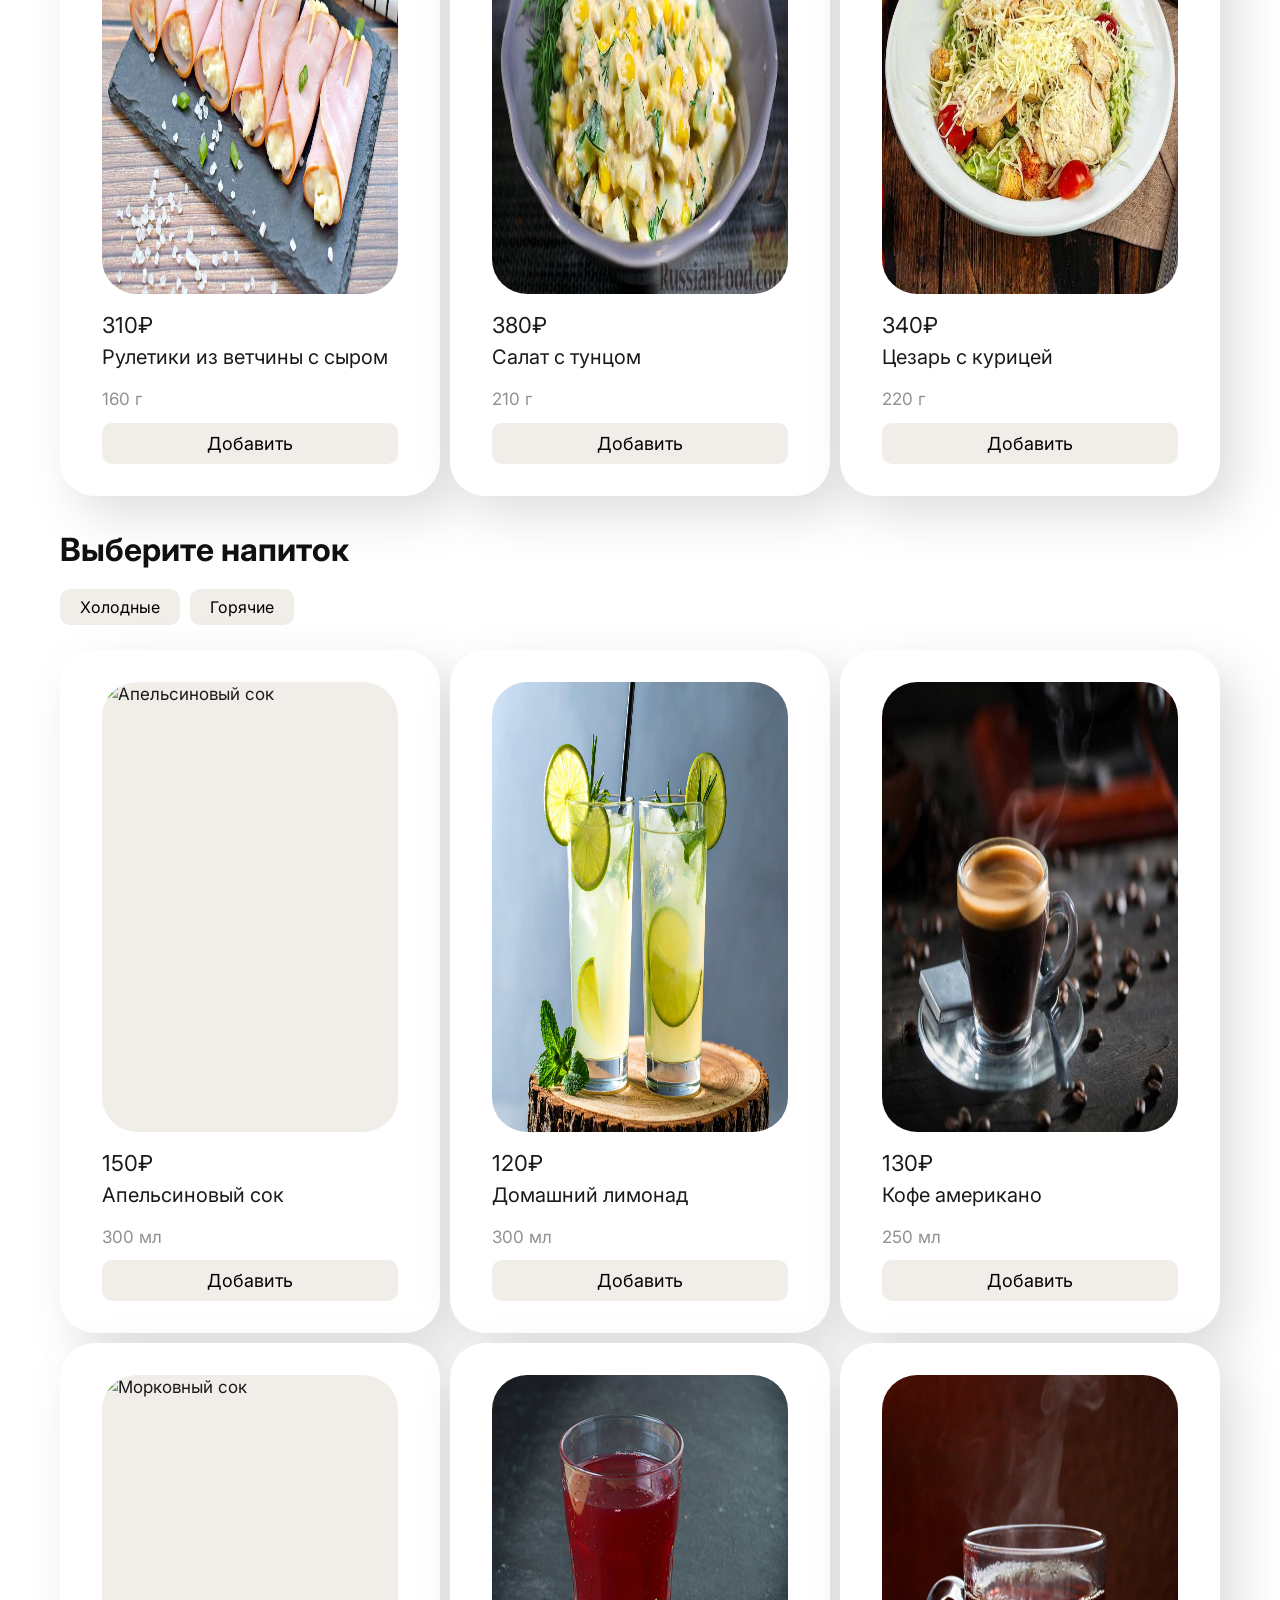
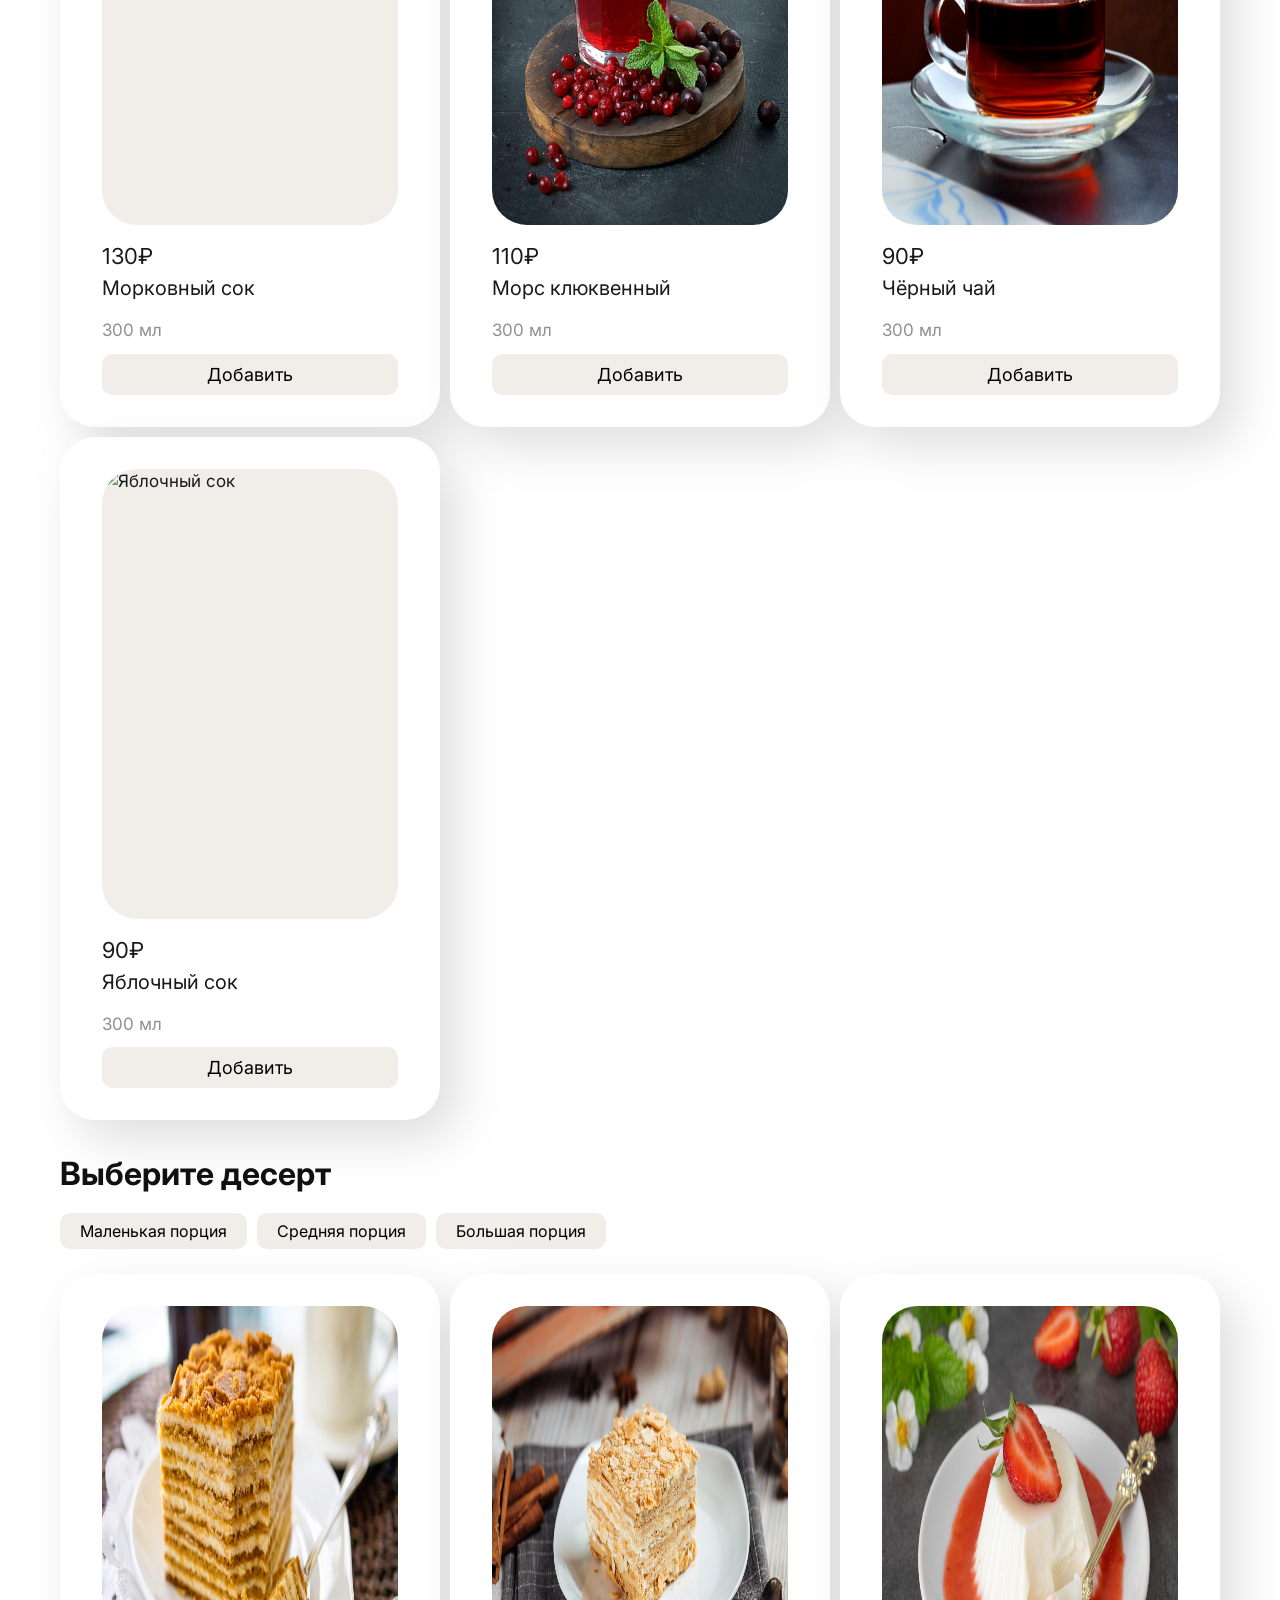
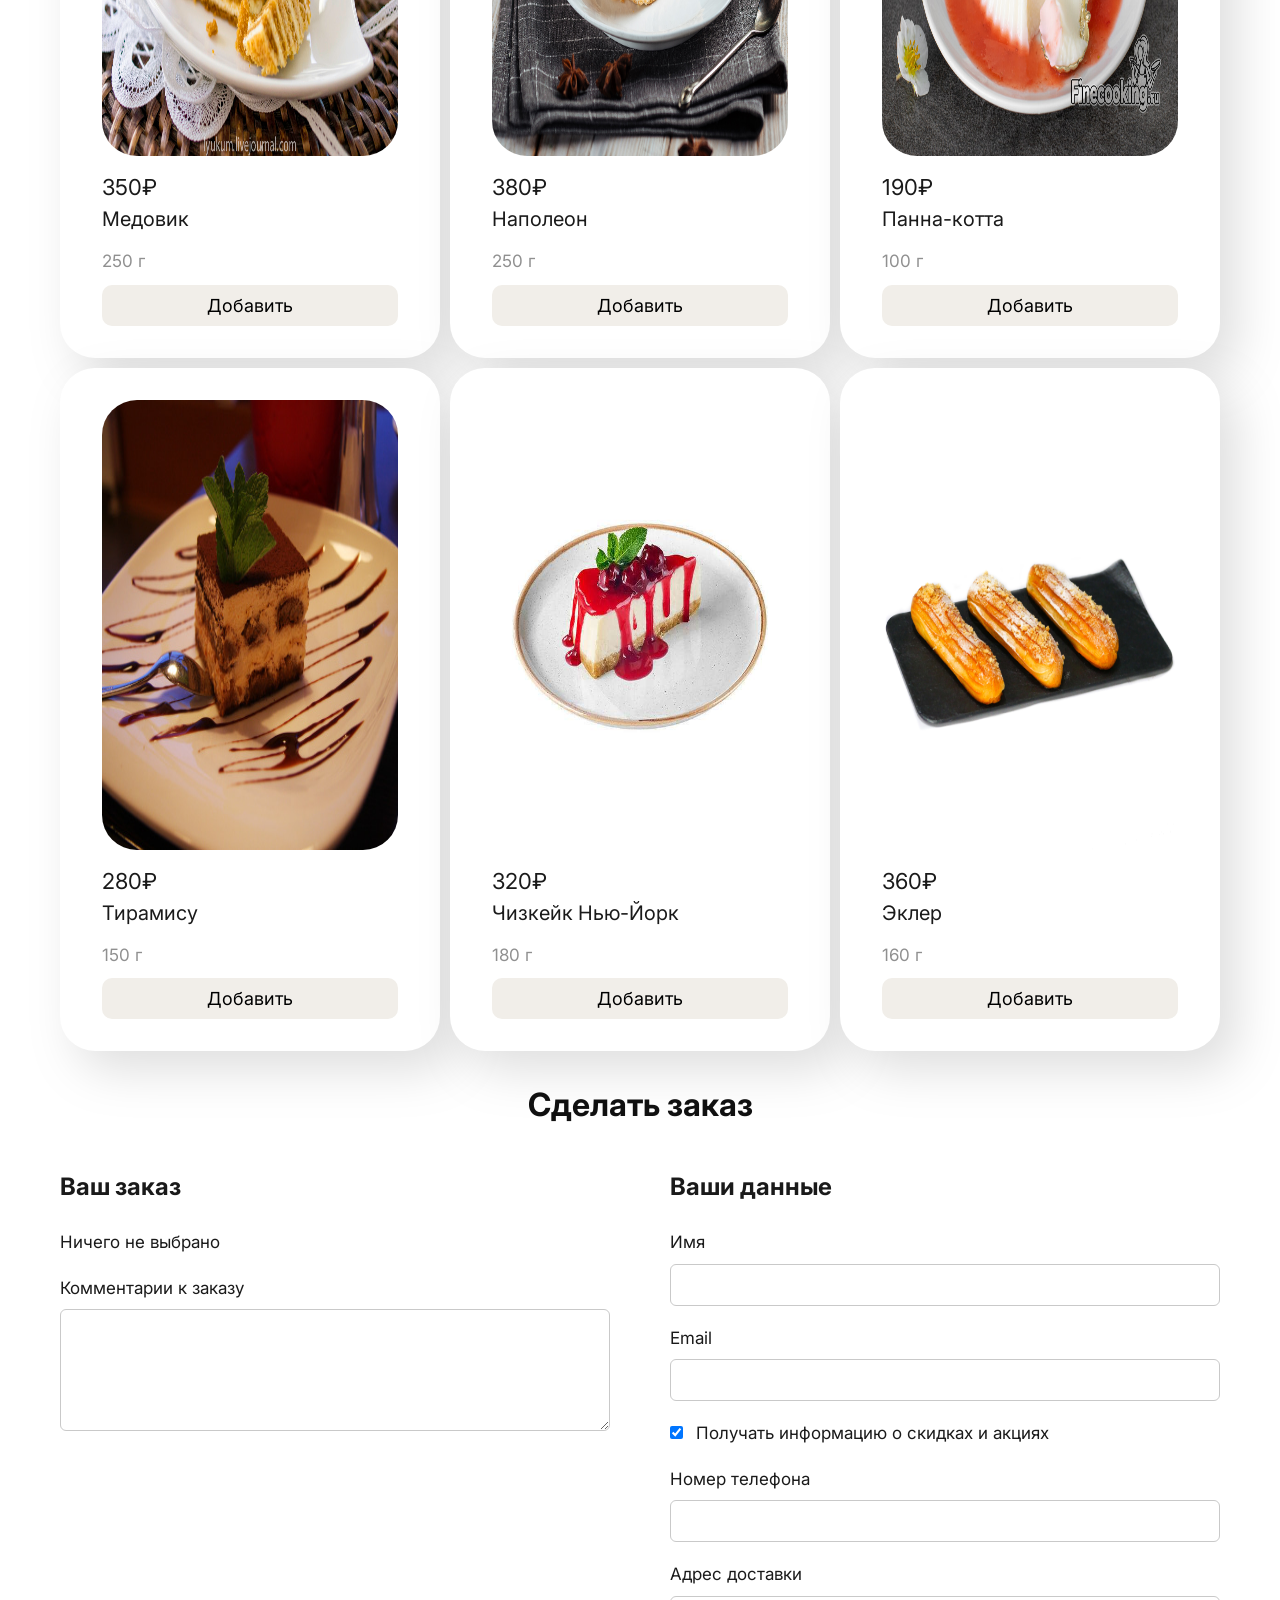
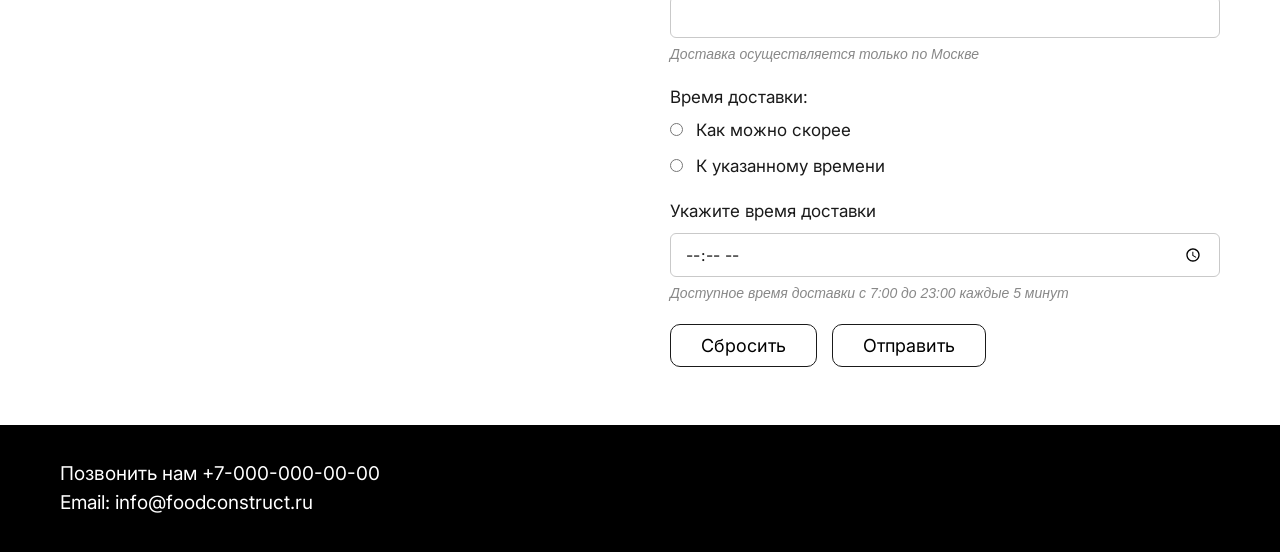
==== commit fa557374: "Task 6 combo" ====
--- a/lunch.html
+++ b/lunch.html
@@ -28,6 +28,89 @@
 
 	<main>
 
+		<section id="combos">
+			<h2>Доступные для заказа комбо</h2>
+			<div>
+				<div>
+					<div>
+						<img src="images/icon/soup.svg" alt="Суп">
+						<p>Суп</p>
+					</div>
+					<div>
+						<img src="images/icon/main.svg" alt="Главное блюдо">
+						<p>Главное блюдо</p>
+					</div>
+					<div>
+						<img src="images/icon/salad.svg" alt="Салат">
+						<p>Салат</p>
+					</div>
+					<div>
+						<img src="images/icon/drink.svg" alt="Напиток">
+						<p>Напиток</p>
+					</div>
+				</div>
+				<div>
+					<div>
+						<img src="images/icon/soup.svg" alt="Суп">
+						<p>Суп</p>
+					</div>
+					<div>
+						<img src="images/icon/main.svg" alt="Главное блюдо">
+						<p>Главное блюдо</p>
+					</div>
+					<div>
+						<img src="images/icon/drink.svg" alt="Напиток">
+						<p>Напиток</p>
+					</div>
+				</div>
+				<div>
+					<div>
+						<img src="images/icon/soup.svg" alt="Суп">
+						<p>Суп</p>
+					</div>
+					<div>
+						<img src="images/icon/salad.svg" alt="Салат">
+						<p>Салат</p>
+					</div>
+					<div>
+						<img src="images/icon/drink.svg" alt="Напиток">
+						<p>Напиток</p>
+					</div>
+				</div>
+				<div>
+					<div>
+						<img src="images/icon/main.svg" alt="Главное блюдо">
+						<p>Главное блюдо</p>
+					</div>
+					<div>
+						<img src="images/icon/salad.svg" alt="Салат">
+						<p>Салат</p>
+					</div>
+					<div>
+						<img src="images/icon/drink.svg" alt="Напиток">
+						<p>Напиток</p>
+					</div>
+				</div>
+				<div>
+					<div>
+						<img src="images/icon/main.svg" alt="Главное блюдо">
+						<p>Главное блюдо</p>
+					</div>
+					<div>
+						<img src="images/icon/drink.svg" alt="Напиток">
+						<p>Напиток</p>
+					</div>
+				</div>
+				<div>
+					<div>
+						<img src="images/icon/dessert.svg" alt="Десерт">
+						<p>Десерт</p>
+						<p>(Можно добавить к любому заказу)</p>
+					</div>
+				</div>
+			</div>
+		</section>
+
 		<section>
 			<h2>Выберите суп</h2>
 			<div data-filters="soup">
@@ -196,6 +279,7 @@
 	<script src="js/display.js"></script>
 	<script src="js/filters.js"></script>
 	<script src="js/order.js"></script>
+	<script src="js/combo.js"></script>
 </body>
 
 </html>
--- a/css/lunch.css
+++ b/css/lunch.css
@@ -31,7 +31,7 @@
 
 [data-category] > div img {
 	width: 100%;
-	height: 550px;
+	height: 450px;
 	border-radius: 35px;
 	background-color: #f1eee9;
 }
@@ -234,4 +234,100 @@
 	[data-category] {
 		grid-template-columns: 1fr;
 	}
+}
+
+/* Доступные для заказа комбо */
+
+#combos h2 {
+	text-align: center;
+	margin-bottom: 40px;
+}
+
+#combos > div {
+	display: grid;
+	grid-template-columns: repeat(3, 1fr);
+	gap: 40px 20px;
+}
+
+#combos > div > div {
+	display: flex;
+	flex-wrap: wrap;
+	justify-content: center;
+	align-items: flex-start;
+	gap: 15px;
+}
+
+#combos > div > div > div {
+	display: flex;
+	flex-direction: column;
+	align-items: center;
+	text-align: center;
+}
+
+#combos img {
+	width: 70px;
+	height: 70px;
+	transition: transform 0.2s;
+}
+
+#combos img:hover {
+	transform: translateY(-6px) scale(1.15);
+}
+
+#combos p {
+	font-size: 18px;
+}
+
+#combos p + p {
+	font-size: 16px;
+	font-style: italic;
+}
+
+@media (max-width: 800px) {
+	#combos > div {
+		grid-template-columns: repeat(2, 1fr);
+	}
+}
+
+@media (max-width: 600px) {
+	#combos > div {
+		grid-template-columns: 1fr;
+	}
+}
+
+/* Уведомление */
+
+#notification {
+	position: fixed;
+	top: 50%;
+	left: 50%;
+	transform: translate(-50%, -50%);
+	z-index: 1000;
+	width: 90%;
+	max-width: 500px;
+	padding: 40px 30px;
+	text-align: center;
+	background-color: #ffffff;
+	border-radius: 20px;
+	box-shadow: 0 10px 40px rgba(0, 0, 0, 0.25);
+}
+
+#notification p {
+	font-size: 24px;
+	margin-bottom: 30px;
+}
+
+#notification button {
+	margin-top: 0;
+	padding: 12px 45px;
+	font-size: 22px;
+	color: #1a1a1a;
+	background-color: #ffffff;
+	border: 2px solid #1a1a1a;
+	border-radius: 20px;
+}
+
+#notification button:hover {
+	color: #ffffff;
+	background-color: tomato;
 }
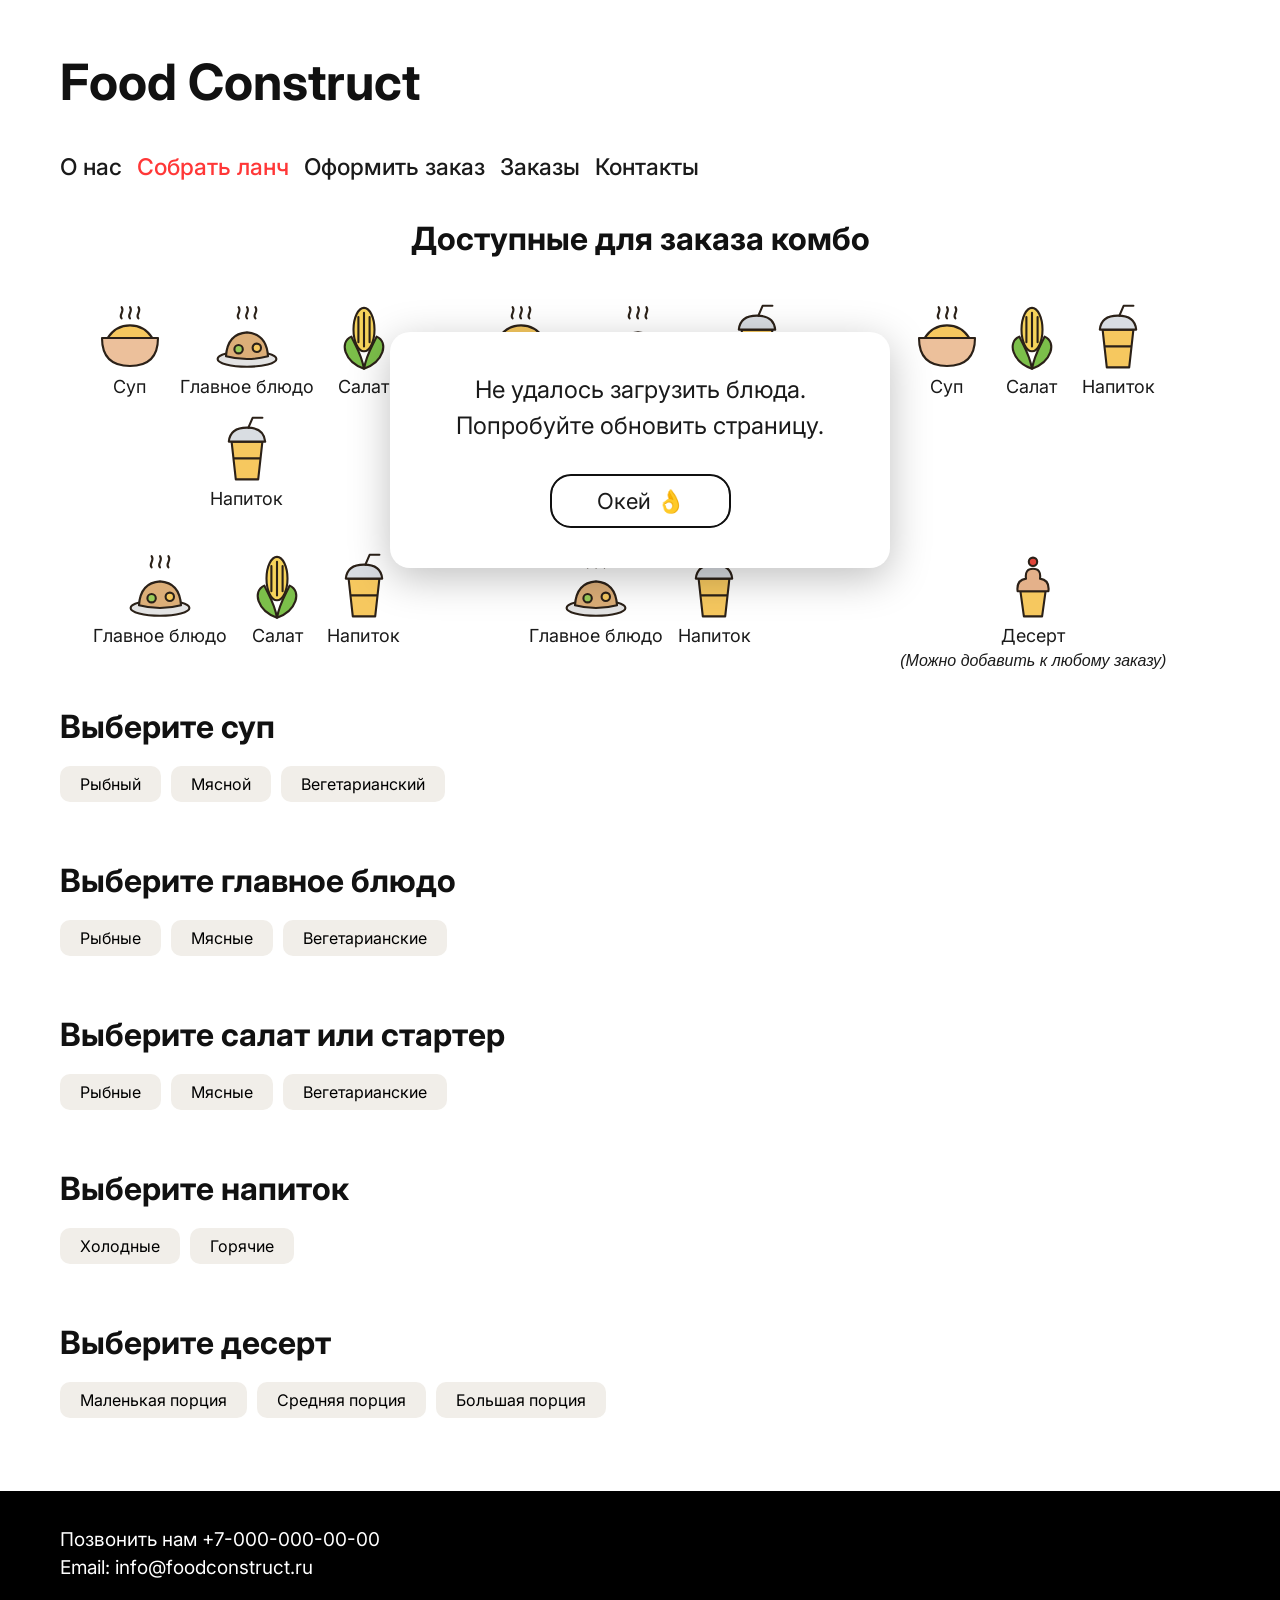
==== commit bca1133b: "Task 8 localStorage" ====
--- a/lunch.html
+++ b/lunch.html
@@ -21,7 +21,8 @@
 		<nav>
 			<a href="index.html">О нас</a>
 			<a id="active" href="lunch.html">Собрать ланч</a>
-			<a href="#">Заказы</a>
+			<a href="checkout.html">Оформить заказ</a>
+			<a href="orders.html">Заказы</a>
 			<a href="#footer">Контакты</a>
 		</nav>
 	</header>
@@ -160,113 +161,10 @@
 			<div data-category="dessert"></div>
 		</section>
 
-		<section id="order">
-			<h2>Сделать заказ</h2>
-			<form action="https://httpbin.org/post" method="post">
-
-				<fieldset>
-					<legend>Ваш заказ</legend>
-
-					<div id="nothing-selected">
-						<p>Ничего не выбрано</p>
-					</div>
-
-					<div id="order-soup" hidden>
-						<p>Суп</p>
-						<p>Блюдо не выбрано</p>
-						<input type="hidden" name="soup">
-					</div>
-
-					<div id="order-main" hidden>
-						<p>Главное блюдо</p>
-						<p>Блюдо не выбрано</p>
-						<input type="hidden" name="main-dish">
-					</div>
-
-					<div id="order-salad" hidden>
-						<p>Салат или стартер</p>
-						<p>Салат или стартер не выбран</p>
-						<input type="hidden" name="salad">
-					</div>
-
-					<div id="order-drink" hidden>
-						<p>Напиток</p>
-						<p>Напиток не выбран</p>
-						<input type="hidden" name="drink">
-					</div>
-
-					<div id="order-dessert" hidden>
-						<p>Десерт</p>
-						<p>Десерт не выбран</p>
-						<input type="hidden" name="dessert">
-					</div>
-
-					<div id="order-total" hidden>
-						<p>Стоимость заказа</p>
-						<p>0₽</p>
-					</div>
-
-					<div>
-						<label for="comment">Комментарии к заказу</label>
-						<textarea id="comment" name="comment" rows="5"></textarea>
-					</div>
-				</fieldset>
-
-				<fieldset>
-					<legend>Ваши данные</legend>
-
-					<div>
-						<label for="name">Имя</label>
-						<input type="text" id="name" name="name" required>
-					</div>
-
-					<div>
-						<label for="email">Email</label>
-						<input type="email" id="email" name="email" required>
-					</div>
-
-					<div>
-						<input type="checkbox" id="subscribe" name="subscribe" checked>
-						<label for="subscribe">Получать информацию о скидках и акциях</label>
-					</div>
-
-					<div>
-						<label for="phone">Номер телефона</label>
-						<input type="tel" id="phone" name="phone" required>
-					</div>
-
-					<div>
-						<label for="address">Адрес доставки</label>
-						<input type="text" id="address" name="address" required>
-						<p>Доставка осуществляется только по Москве</p>
-					</div>
-
-					<div>
-						<p>Время доставки:</p>
-						<div>
-							<input type="radio" id="asap" name="delivery-time-type" value="asap" required>
-							<label for="asap">Как можно скорее</label>
-						</div>
-						<div>
-							<input type="radio" id="scheduled" name="delivery-time-type" value="scheduled" required>
-							<label for="scheduled">К указанному времени</label>
-						</div>
-					</div>
-
-					<div>
-						<label for="delivery-time">Укажите время доставки</label>
-						<input type="time" id="delivery-time" name="delivery-time" min="07:00" max="23:00" step="300">
-						<p>Доступное время доставки с 7:00 до 23:00 каждые 5 минут</p>
-					</div>
-
-					<div id="form-buttons">
-						<button type="reset">Сбросить</button>
-						<button type="submit">Отправить</button>
-					</div>
-				</fieldset>
-
-			</form>
-		</section>
+		<div id="order-panel" hidden>
+			<p>Итого: <b id="order-total">0₽</b></p>
+			<a id="checkout-link" href="checkout.html">Перейти к оформлению</a>
+		</div>
 
 	</main>
 
@@ -276,10 +174,12 @@
 	</footer>
 
 	<script src="js/dishes.js"></script>
+	<script src="js/storage.js"></script>
+	<script src="js/cards.js"></script>
+	<script src="js/combo.js"></script>
 	<script src="js/display.js"></script>
 	<script src="js/filters.js"></script>
 	<script src="js/order.js"></script>
-	<script src="js/combo.js"></script>
 </body>
 
 </html>
--- a/css/lunch.css
+++ b/css/lunch.css
@@ -31,7 +31,8 @@
 
 [data-category] > div img {
 	width: 100%;
-	height: 450px;
+	height: 500px;
+	object-fit: cover;
 	border-radius: 35px;
 	background-color: #f1eee9;
 }
@@ -183,12 +184,6 @@
 	cursor: pointer;
 }
 
-/* Выбранные блюда в разделе «Ваш заказ» */
-
-[id^="order-"] p:first-child {
-	font-weight: 600;
-}
-
 /* Пояснительные подписи под адресом и временем */
 
 input[type="text"] + p,
@@ -330,4 +325,62 @@
 #notification button:hover {
 	color: #ffffff;
 	background-color: tomato;
-}+}
+
+/* Выбранные блюда в меню */
+
+[data-category] > div[data-selected] {
+	border-color: tomato;
+}
+
+/* Панель перехода к оформлению */
+
+#order-panel {
+	position: sticky;
+	bottom: 0;
+	z-index: 10;
+	display: flex;
+	justify-content: space-between;
+	align-items: center;
+	gap: 20px;
+	margin-top: 20px;
+	padding: 15px 25px;
+	background-color: #ffffff;
+	border-radius: 20px 20px 0 0;
+	box-shadow: 0 -6px 24px rgba(0, 0, 0, 0.12);
+}
+
+#order-panel[hidden] {
+	display: none;
+}
+
+#order-panel p {
+	font-size: 20px;
+}
+
+#order-panel a {
+	padding: 10px 25px;
+	font-size: 18px;
+	font-weight: 500;
+	color: #ffffff;
+	text-decoration: none;
+	background-color: tomato;
+	border-radius: 10px;
+}
+
+#order-panel a[href]:hover {
+	opacity: 0.85;
+}
+
+#order-panel a:not([href]) {
+	background-color: #c9c9c9;
+	cursor: not-allowed;
+}
+
+@media (max-width: 600px) {
+	#order-panel {
+		flex-direction: column;
+		gap: 10px;
+		padding: 12px 20px;
+	}
+}
